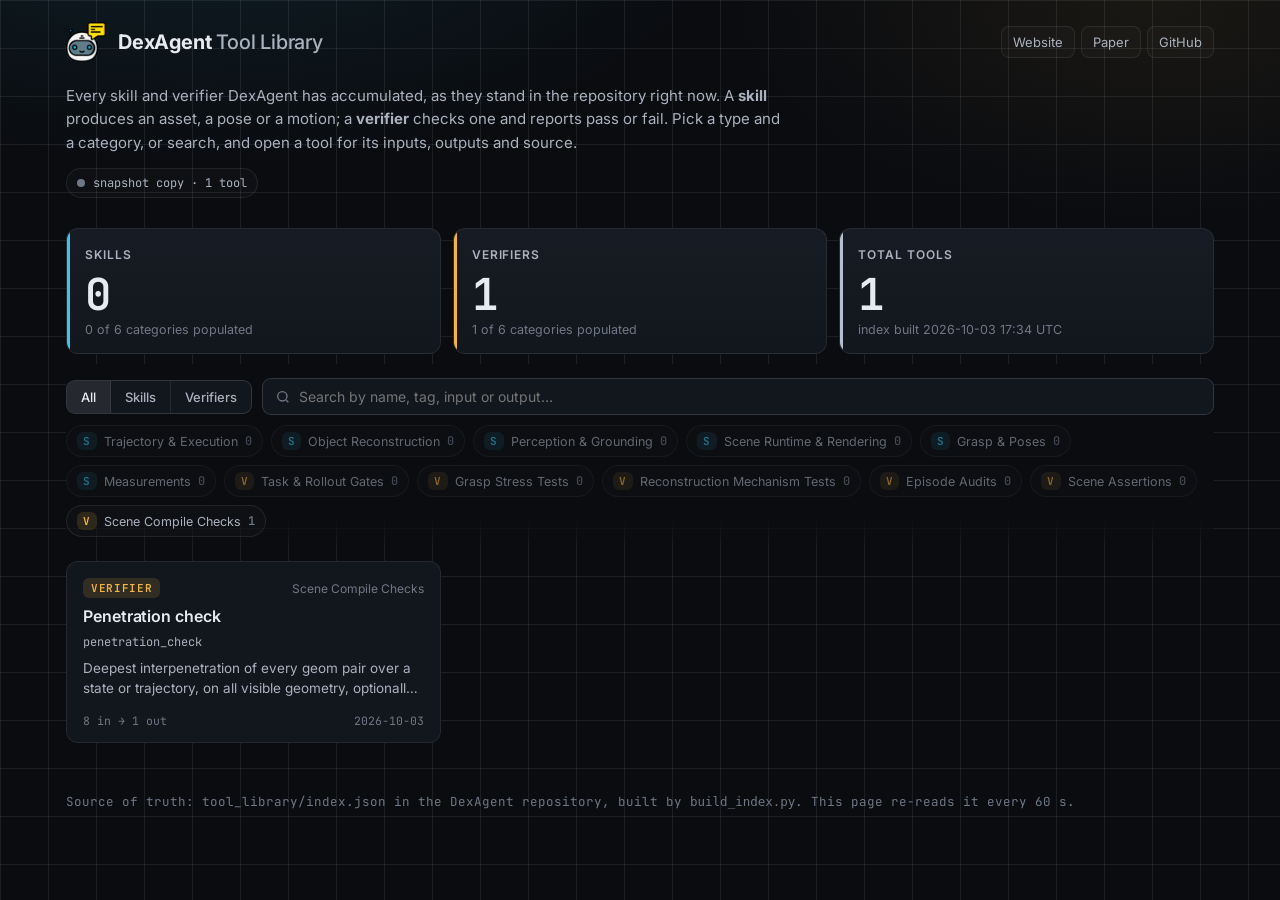
==== library/index.html @ 854fe004 "Add the tool library visualizer at /library/ Co-Authored-By: Claude Fable 5.1 <noreply@anthropic.com" ====
<!doctype html>
<html lang="en">
<head>
<meta charset="utf-8">
<meta name="viewport" content="width=device-width, initial-scale=1">
<title>DexAgent Tool Library</title>
<meta name="description" content="Live view of DexAgent's self-evolving tool library: every skill and verifier, by category, with inputs, outputs and source.">
<link rel="icon" href="https://dexagent1.github.io/static/icons/icon-32.png">
<link rel="preconnect" href="https://fonts.googleapis.com">
<link rel="preconnect" href="https://fonts.gstatic.com" crossorigin>
<link href="https://fonts.googleapis.com/css2?family=Inter:wght@400;500;600;700&family=JetBrains+Mono:wght@400;500;600&display=swap" rel="stylesheet">
<style>
:root{
  --bg:#0a0c10; --bg-2:#0f1217; --panel:#12161d; --panel-2:#171c24; --line:rgba(255,255,255,.08); --line-2:rgba(255,255,255,.14);
  --text:#e7eaf0; --text-2:#aab2bf; --muted:#6f7886;
  --skill:#38c6ec; --skill-dim:rgba(56,198,236,.14); --verifier:#f2b544; --verifier-dim:rgba(242,181,68,.14);
  --live:#3ddc84; --radius:12px; --mono:'JetBrains Mono',ui-monospace,SFMono-Regular,Menlo,monospace; --sans:'Inter',system-ui,-apple-system,'Segoe UI',Helvetica,Arial,sans-serif;
}
*{box-sizing:border-box}
html,body{margin:0;background:var(--bg);color:var(--text);font-family:var(--sans);-webkit-font-smoothing:antialiased}
body{min-height:100vh;background-image:
  radial-gradient(900px 420px at 15% -10%, rgba(56,198,236,.10), transparent 60%),
  radial-gradient(700px 360px at 90% 0%, rgba(242,181,68,.07), transparent 60%),
  linear-gradient(var(--line) 1px, transparent 1px), linear-gradient(90deg, var(--line) 1px, transparent 1px);
  background-size:auto,auto,48px 48px,48px 48px; background-attachment:fixed}
a{color:inherit;text-decoration:none}
.wrap{max-width:1180px;margin:0 auto;padding:0 16px}
/* header */
header{padding:22px 0 6px}
.top{display:flex;align-items:center;justify-content:space-between;gap:16px;flex-wrap:wrap}
.brand{display:flex;align-items:center;gap:12px}
.brand img{width:40px;height:40px}
.brand h1{font-size:20px;font-weight:700;margin:0;letter-spacing:-.01em}
.brand h1 span{color:var(--text-2);font-weight:500}
nav{display:flex;gap:6px;flex-wrap:wrap}
nav a{font-size:13px;color:var(--text-2);padding:7px 11px;border:1px solid var(--line);border-radius:8px;background:rgba(255,255,255,.02)}
nav a:hover{color:var(--text);border-color:var(--line-2)}
.lead{margin:22px 0 0;max-width:720px;color:var(--text-2);font-size:15px;line-height:1.55}
.status{display:inline-flex;align-items:center;gap:8px;margin-top:14px;font-family:var(--mono);font-size:12px;color:var(--text-2);padding:6px 10px;border:1px solid var(--line);border-radius:999px;background:rgba(255,255,255,.02)}
.dot{width:8px;height:8px;border-radius:50%;background:var(--muted);box-shadow:0 0 0 0 rgba(61,220,132,.5)}
.status.live .dot{background:var(--live);animation:pulse 2.2s infinite}
@keyframes pulse{0%{box-shadow:0 0 0 0 rgba(61,220,132,.45)}70%{box-shadow:0 0 0 8px rgba(61,220,132,0)}100%{box-shadow:0 0 0 0 rgba(61,220,132,0)}}
/* kpis */
.kpis{display:grid;grid-template-columns:repeat(3,1fr);gap:12px;margin:24px 0 8px}
.kpi{position:relative;background:linear-gradient(180deg,var(--panel-2),var(--panel));border:1px solid var(--line);border-radius:var(--radius);padding:18px 18px 16px;overflow:hidden}
.kpi::before{content:"";position:absolute;left:0;top:0;bottom:0;width:3px;background:var(--c,var(--text-2))}
.kpi .label{font-size:12px;letter-spacing:.08em;text-transform:uppercase;color:var(--text-2);font-weight:600}
.kpi .num{font-family:var(--mono);font-size:44px;font-weight:600;line-height:1.1;margin:8px 0 4px;color:var(--text);font-variant-numeric:tabular-nums}
.kpi .sub{font-size:12.5px;color:var(--muted)}
.kpi.skill{--c:var(--skill)} .kpi.verifier{--c:var(--verifier)} .kpi.total{--c:#b6bfcc}
/* controls */
.controls{position:sticky;top:0;z-index:5;background:linear-gradient(var(--bg) 85%,transparent);padding:14px 0 10px;margin-top:10px}
.row{display:flex;gap:10px;align-items:center;flex-wrap:wrap}
.seg{display:inline-flex;border:1px solid var(--line-2);border-radius:9px;overflow:hidden;background:var(--panel)}
.seg button{appearance:none;border:0;background:transparent;color:var(--text-2);font:inherit;font-size:13px;font-weight:500;padding:8px 14px;cursor:pointer;border-right:1px solid var(--line)}
.seg button:last-child{border-right:0}
.seg button.on{background:rgba(255,255,255,.08);color:var(--text)}
.search{flex:1;min-width:200px;display:flex;align-items:center;gap:8px;background:var(--panel);border:1px solid var(--line-2);border-radius:9px;padding:0 12px}
.search input{flex:1;background:transparent;border:0;outline:0;color:var(--text);font:inherit;font-size:14px;padding:9px 0}
.search svg{width:16px;height:16px;color:var(--muted);flex:none}
.chips{display:flex;gap:8px;flex-wrap:wrap;margin-top:10px}
.chip{appearance:none;border:1px solid var(--line);background:rgba(255,255,255,.02);color:var(--text-2);font:inherit;font-size:12.5px;padding:6px 10px;border-radius:999px;cursor:pointer;display:inline-flex;gap:7px;align-items:center}
.chip b{font-family:var(--mono);font-weight:500;color:var(--muted);font-size:12px}
.chip.on{border-color:var(--line-2);background:rgba(255,255,255,.09);color:var(--text)} .chip.on b{color:var(--text)}
.chip.zero{opacity:.55}
/* grid */
.grid{display:grid;grid-template-columns:repeat(auto-fill,minmax(300px,1fr));gap:12px;margin:14px 0 40px}
.card{position:relative;background:var(--panel);border:1px solid var(--line);border-radius:var(--radius);padding:16px 16px 14px;cursor:pointer;transition:border-color .15s,transform .15s,background .15s;display:flex;flex-direction:column;gap:8px;min-height:150px}
.card:hover{border-color:var(--line-2);background:var(--panel-2);transform:translateY(-1px)}
.card:focus-visible{outline:2px solid var(--skill);outline-offset:2px}
.badge{display:inline-flex;align-items:center;gap:6px;font-family:var(--mono);font-size:11px;letter-spacing:.06em;text-transform:uppercase;padding:3px 8px;border-radius:6px;font-weight:600}
.badge.skill{color:var(--skill);background:var(--skill-dim)} .badge.verifier{color:var(--verifier);background:var(--verifier-dim)}
.card .head{display:flex;justify-content:space-between;align-items:center;gap:8px}
.card .cat{font-size:12px;color:var(--muted)}
.card h3{margin:0;font-size:16px;font-weight:600;letter-spacing:-.005em}
.card .name{font-family:var(--mono);font-size:12px;color:var(--text-2)}
.card p{margin:0;font-size:13.5px;line-height:1.5;color:var(--text-2);display:-webkit-box;-webkit-line-clamp:2;-webkit-box-orient:vertical;overflow:hidden}
.card .foot{margin-top:auto;display:flex;justify-content:space-between;align-items:center;gap:8px;font-family:var(--mono);font-size:11.5px;color:var(--muted);padding-top:6px}
.tags{display:flex;gap:6px;flex-wrap:wrap}
.tag{font-size:11px;color:var(--text-2);border:1px solid var(--line);border-radius:6px;padding:2px 7px}
.empty{grid-column:1/-1;text-align:center;color:var(--muted);padding:48px 12px;border:1px dashed var(--line-2);border-radius:var(--radius);font-size:14px}
.empty b{display:block;color:var(--text-2);font-weight:600;margin-bottom:4px}
/* drawer */
.backdrop{position:fixed;inset:0;background:rgba(5,7,10,.6);backdrop-filter:blur(2px);opacity:0;pointer-events:none;transition:opacity .2s;z-index:20}
.drawer{position:fixed;top:0;right:0;bottom:0;width:min(560px,100vw);background:var(--bg-2);border-left:1px solid var(--line-2);transform:translateX(100%);transition:transform .25s cubic-bezier(.2,.7,.2,1);z-index:21;overflow-y:auto;padding:22px 22px 40px}
body.open .backdrop{opacity:1;pointer-events:auto} body.open .drawer{transform:none}
.drawer .close{position:absolute;top:14px;right:14px;appearance:none;border:1px solid var(--line);background:var(--panel);color:var(--text-2);width:34px;height:34px;border-radius:8px;cursor:pointer;font-size:18px;line-height:1}
.drawer h2{margin:10px 0 2px;font-size:22px;letter-spacing:-.01em}
.drawer .name{font-family:var(--mono);font-size:12.5px;color:var(--text-2)}
.drawer .meta{display:flex;gap:8px;flex-wrap:wrap;align-items:center;margin:8px 0 16px;font-size:12.5px;color:var(--muted)}
.drawer .summary{font-size:15px;line-height:1.55;color:var(--text);margin:0 0 14px}
.drawer p.desc{font-size:14px;line-height:1.6;color:var(--text-2);margin:0 0 18px}
.drawer h4{font-size:11.5px;letter-spacing:.09em;text-transform:uppercase;color:var(--muted);margin:18px 0 8px;font-weight:600}
table.io{width:100%;border-collapse:collapse;font-size:13px}
table.io td{padding:8px 8px;border-top:1px solid var(--line);vertical-align:top;line-height:1.45}
table.io tr:first-child td{border-top:0}
table.io td.n{font-family:var(--mono);font-size:12.5px;color:var(--text);width:24%;word-break:break-word}
table.io td.t{font-family:var(--mono);font-size:11.5px;color:var(--muted);width:26%;word-break:break-word}
table.io td.d{color:var(--text-2);width:50%}
.iobox{border:1px solid var(--line);border-radius:10px;overflow:hidden;background:var(--panel)}
.kv{display:grid;grid-template-columns:120px 1fr;gap:6px 12px;font-size:13px}
.kv dt{color:var(--muted)} .kv dd{margin:0;color:var(--text-2)}
pre.cli{position:relative;margin:0;background:#0b0e13;border:1px solid var(--line);border-radius:10px;padding:12px 44px 12px 14px;font-family:var(--mono);font-size:12.5px;color:var(--text);white-space:pre-wrap;word-break:break-word;line-height:1.5}
pre.cli button{position:absolute;top:8px;right:8px;appearance:none;border:1px solid var(--line);background:var(--panel);color:var(--text-2);font:inherit;font-size:11px;padding:4px 8px;border-radius:6px;cursor:pointer}
.src{display:inline-flex;align-items:center;gap:8px;margin-top:18px;font-size:13.5px;padding:9px 13px;border-radius:9px;border:1px solid var(--line-2);background:var(--panel);color:var(--text)}
.src:hover{border-color:rgba(255,255,255,.28)}
footer{color:var(--muted);font-size:12.5px;padding:10px 0 40px;font-family:var(--mono)}
@media (max-width:720px){.kpis{grid-template-columns:1fr 1fr}.kpi.total{grid-column:1/-1}.kpi .num{font-size:36px}.drawer{padding:18px 16px 32px}.kv{grid-template-columns:100px 1fr}}
@media (prefers-reduced-motion:reduce){*{animation:none!important;transition:none!important}}
</style>
</head>
<body>
<div class="wrap">
  <header>
    <div class="top">
      <a class="brand" href="https://dexagent1.github.io/">
        <img src="https://dexagent1.github.io/static/icons/icon-192.png" alt="">
        <h1>DexAgent <span>Tool Library</span></h1>
      </a>
      <nav>
        <a href="https://dexagent1.github.io/">Website</a>
        <a href="https://arxiv.org/abs/2609.35318">Paper</a>
        <a href="https://github.com/dexagent1/DexAgent/tree/main/tool_library">GitHub</a>
      </nav>
    </div>
    <p class="lead">Every skill and verifier DexAgent has accumulated, as they stand in the repository right now. A <b>skill</b> produces an asset, a pose or a motion; a <b>verifier</b> checks one and reports pass or fail. Pick a type and a category, or search, and open a tool for its inputs, outputs and source.</p>
    <div class="status" id="status"><span class="dot"></span><span id="statusText">loading index…</span></div>
  </header>

  <section class="kpis" aria-label="Totals">
    <div class="kpi skill"><div class="label">Skills</div><div class="num" id="nSkills">0</div><div class="sub" id="subSkills">&nbsp;</div></div>
    <div class="kpi verifier"><div class="label">Verifiers</div><div class="num" id="nVerifiers">0</div><div class="sub" id="subVerifiers">&nbsp;</div></div>
    <div class="kpi total"><div class="label">Total tools</div><div class="num" id="nTotal">0</div><div class="sub" id="subTotal">&nbsp;</div></div>
  </section>

  <section class="controls">
    <div class="row">
      <div class="seg" role="tablist" id="typeSeg">
        <button class="on" data-type="all">All</button>
        <button data-type="skill">Skills</button>
        <button data-type="verifier">Verifiers</button>
      </div>
      <label class="search"><svg viewBox="0 0 24 24" fill="none" stroke="currentColor" stroke-width="2"><circle cx="11" cy="11" r="7"/><path d="m20 20-3.5-3.5"/></svg><input id="q" type="search" placeholder="Search by name, tag, input or output…" autocomplete="off"></label>
    </div>
    <div class="chips" id="chips"></div>
  </section>

  <main class="grid" id="grid" aria-live="polite"></main>
  <footer>Source of truth: <a href="https://github.com/dexagent1/DexAgent/blob/main/tool_library/index.json">tool_library/index.json</a> in the DexAgent repository, built by <code>build_index.py</code>. This page re-reads it every 60 s.</footer>
</div>

<div class="backdrop" id="backdrop"></div>
<aside class="drawer" id="drawer" aria-label="Tool details"></aside>

<script>
const LIVE = 'https://raw.githubusercontent.com/dexagent1/DexAgent/main/tool_library/index.json';
const LOCAL = './index.json';
const CATS = {
  skill: ['Trajectory & Execution','Object Reconstruction','Perception & Grounding','Scene Runtime & Rendering','Grasp & Poses','Measurements'],
  verifier: ['Task & Rollout Gates','Grasp Stress Tests','Reconstruction Mechanism Tests','Episode Audits','Scene Assertions','Scene Compile Checks']
};
const state = { tools: [], type: 'all', cat: null, q: '', source: '', generated: '' };
const $ = id => document.getElementById(id);
const esc = s => String(s ?? '').replace(/[&<>"']/g, c => ({'&':'&amp;','<':'&lt;','>':'&gt;','"':'&quot;',"'":'&#39;'}[c]));

async function fetchIndex() {
  for (const [url, label] of [[LIVE, 'live'], [LOCAL, 'snapshot']]) {
    try {
      const r = await fetch(url + (label === 'live' ? '?t=' + Date.now() : ''), { cache: 'no-store' });
      if (!r.ok) continue;
      const data = await r.json();
      if (Array.isArray(data.tools)) return { data, label };
    } catch (e) { /* try the next source */ }
  }
  return null;
}

function countUp(el, to) {
  const from = +el.dataset.v || 0; if (from === to) { el.textContent = to; return; }
  const t0 = performance.now(), dur = 700;
  (function step(now) {
    const u = Math.min(1, (now - t0) / dur), e = 1 - Math.pow(1 - u, 3);
    el.textContent = Math.round(from + (to - from) * e);
    if (u < 1) requestAnimationFrame(step); else el.dataset.v = to;
  })(t0);
}

function fmtDate(iso) { if (!iso) return ''; const d = new Date(iso); return isNaN(d) ? iso : d.toISOString().replace('T', ' ').slice(0, 16) + ' UTC'; }

function render() {
  const tools = state.tools;
  const nS = tools.filter(t => t.type === 'skill').length, nV = tools.length - nS;
  countUp($('nSkills'), nS); countUp($('nVerifiers'), nV); countUp($('nTotal'), tools.length);
  const catsUsed = type => new Set(tools.filter(t => t.type === type).map(t => t.category)).size;
  $('subSkills').textContent = `${catsUsed('skill')} of ${CATS.skill.length} categories populated`;
  $('subVerifiers').textContent = `${catsUsed('verifier')} of ${CATS.verifier.length} categories populated`;
  $('subTotal').textContent = state.generated ? `index built ${fmtDate(state.generated)}` : '';
  const st = $('status'); st.classList.toggle('live', state.source === 'live');
  const n = `${tools.length} tool${tools.length === 1 ? '' : 's'}`;
  $('statusText').textContent = state.source === 'live'
    ? `live from github.com/dexagent1/DexAgent · ${n}`
    : state.source === 'snapshot' ? `snapshot copy · ${n}` : 'index unavailable';

  // category chips for the selected type
  const types = state.type === 'all' ? ['skill', 'verifier'] : [state.type];
  const chips = [];
  for (const ty of types) for (const c of CATS[ty]) {
    const n = tools.filter(t => t.type === ty && t.category === c).length;
    chips.push(`<button class="chip ${state.cat === c ? 'on' : ''} ${n ? '' : 'zero'}" data-cat="${esc(c)}"><span class="badge ${ty}" style="padding:2px 6px">${ty === 'skill' ? 'S' : 'V'}</span>${esc(c)}<b>${n}</b></button>`);
  }
  $('chips').innerHTML = chips.join('');
  $('chips').querySelectorAll('.chip').forEach(b => b.onclick = () => { state.cat = state.cat === b.dataset.cat ? null : b.dataset.cat; render(); });

  // cards
  const q = state.q.trim().toLowerCase();
  const hay = t => [t.name, t.title, t.summary, t.category, ...(t.tags || []), ...(t.inputs || []).map(i => i.name), ...(t.outputs || []).map(o => o.name)].join(' ').toLowerCase();
  const shown = tools.filter(t => (state.type === 'all' || t.type === state.type) && (!state.cat || t.category === state.cat) && (!q || hay(t).includes(q)));
  const order = t => (t.type === 'skill' ? 0 : 1) * 100 + CATS[t.type].indexOf(t.category);
  shown.sort((a, b) => order(a) - order(b) || a.title.localeCompare(b.title));
  $('grid').innerHTML = shown.length ? shown.map(t => `
    <article class="card" tabindex="0" data-name="${esc(t.name)}">
      <div class="head"><span class="badge ${t.type}">${t.type}</span><span class="cat">${esc(t.category)}</span></div>
      <h3>${esc(t.title)}</h3>
      <div class="name">${esc(t.name)}</div>
      <p>${esc(t.summary)}</p>
      <div class="foot"><span>${(t.inputs || []).length} in → ${(t.outputs || []).length} out</span><span>${esc(t.added || '')}</span></div>
    </article>`).join('')
    : `<div class="empty"><b>No tools here yet</b>${state.q ? 'Nothing matches the search.' : 'This category fills as DexAgent processes more demonstrations.'}</div>`;
  $('grid').querySelectorAll('.card').forEach(c => {
    c.onclick = () => openTool(c.dataset.name);
    c.onkeydown = e => { if (e.key === 'Enter' || e.key === ' ') { e.preventDefault(); openTool(c.dataset.name); } };
  });
}

function ioTable(rows) {
  if (!rows || !rows.length) return '<div class="iobox"><table class="io"><tr><td class="d">none</td></tr></table></div>';
  return `<div class="iobox"><table class="io">${rows.map(r => `<tr><td class="n">${esc(r.name)}</td><td class="t">${esc(r.type || '')}</td><td class="d">${esc(r.description || '')}</td></tr>`).join('')}</table></div>`;
}

function openTool(name) {
  const t = state.tools.find(x => x.name === name); if (!t) return;
  const kv = [['Category', t.category], ['Simulators', (t.simulators || []).join(', ')], ['Requirements', (t.requirements || []).join(', ')], ['Used in', (t.used_in || []).join(', ')], ['Entry point', t.entrypoint], ['Added', t.added]].filter(([, v]) => v);
  $('drawer').innerHTML = `
    <button class="close" aria-label="Close">×</button>
    <span class="badge ${t.type}">${t.type}</span>
    <h2>${esc(t.title)}</h2>
    <div class="name">${esc(t.file || t.name)}</div>
    <div class="meta">${(t.tags || []).map(x => `<span class="tag">${esc(x)}</span>`).join('')}</div>
    <p class="summary">${esc(t.summary)}</p>
    <p class="desc">${esc(t.description)}</p>
    <h4>Inputs</h4>${ioTable(t.inputs)}
    <h4>Outputs</h4>${ioTable(t.outputs)}
    <h4>Details</h4><dl class="kv">${kv.map(([k, v]) => `<dt>${esc(k)}</dt><dd>${esc(v)}</dd>`).join('')}</dl>
    ${t.cli ? `<h4>Command line</h4><pre class="cli"><button type="button" data-copy>copy</button>${esc(t.cli)}</pre>` : ''}
    ${t.url ? `<a class="src" href="${esc(t.url)}" target="_blank" rel="noopener">View source on GitHub ↗</a>` : ''}`;
  $('drawer').querySelector('.close').onclick = closeTool;
  const cp = $('drawer').querySelector('[data-copy]');
  if (cp) cp.onclick = () => { navigator.clipboard?.writeText(t.cli); cp.textContent = 'copied'; setTimeout(() => cp.textContent = 'copy', 1200); };
  document.body.classList.add('open'); $('drawer').scrollTop = 0;
  if (location.hash !== '#' + name) history.replaceState(null, '', '#' + name);
}
function closeTool() { document.body.classList.remove('open'); if (location.hash) history.replaceState(null, '', location.pathname + location.search); }

$('backdrop').onclick = closeTool;
document.addEventListener('keydown', e => { if (e.key === 'Escape') closeTool(); });
$('typeSeg').querySelectorAll('button').forEach(b => b.onclick = () => {
  state.type = b.dataset.type; $('typeSeg').querySelectorAll('button').forEach(x => x.classList.toggle('on', x === b));
  if (state.cat && state.type !== 'all' && !CATS[state.type].includes(state.cat)) state.cat = null; render();
});
$('q').oninput = e => { state.q = e.target.value; render(); };

async function load(first) {
  const got = await fetchIndex();
  if (!got) { if (first) { state.source = ''; render(); } return; }
  const sig = JSON.stringify(got.data.tools);
  if (first || sig !== load.sig || got.label !== state.source) {
    load.sig = sig; state.tools = got.data.tools; state.source = got.label; state.generated = got.data.generated || '';
    render();
    if (first && location.hash.length > 1) openTool(decodeURIComponent(location.hash.slice(1)));
  }
}
load(true);
setInterval(() => load(false), 60000);
</script>
</body>
</html>
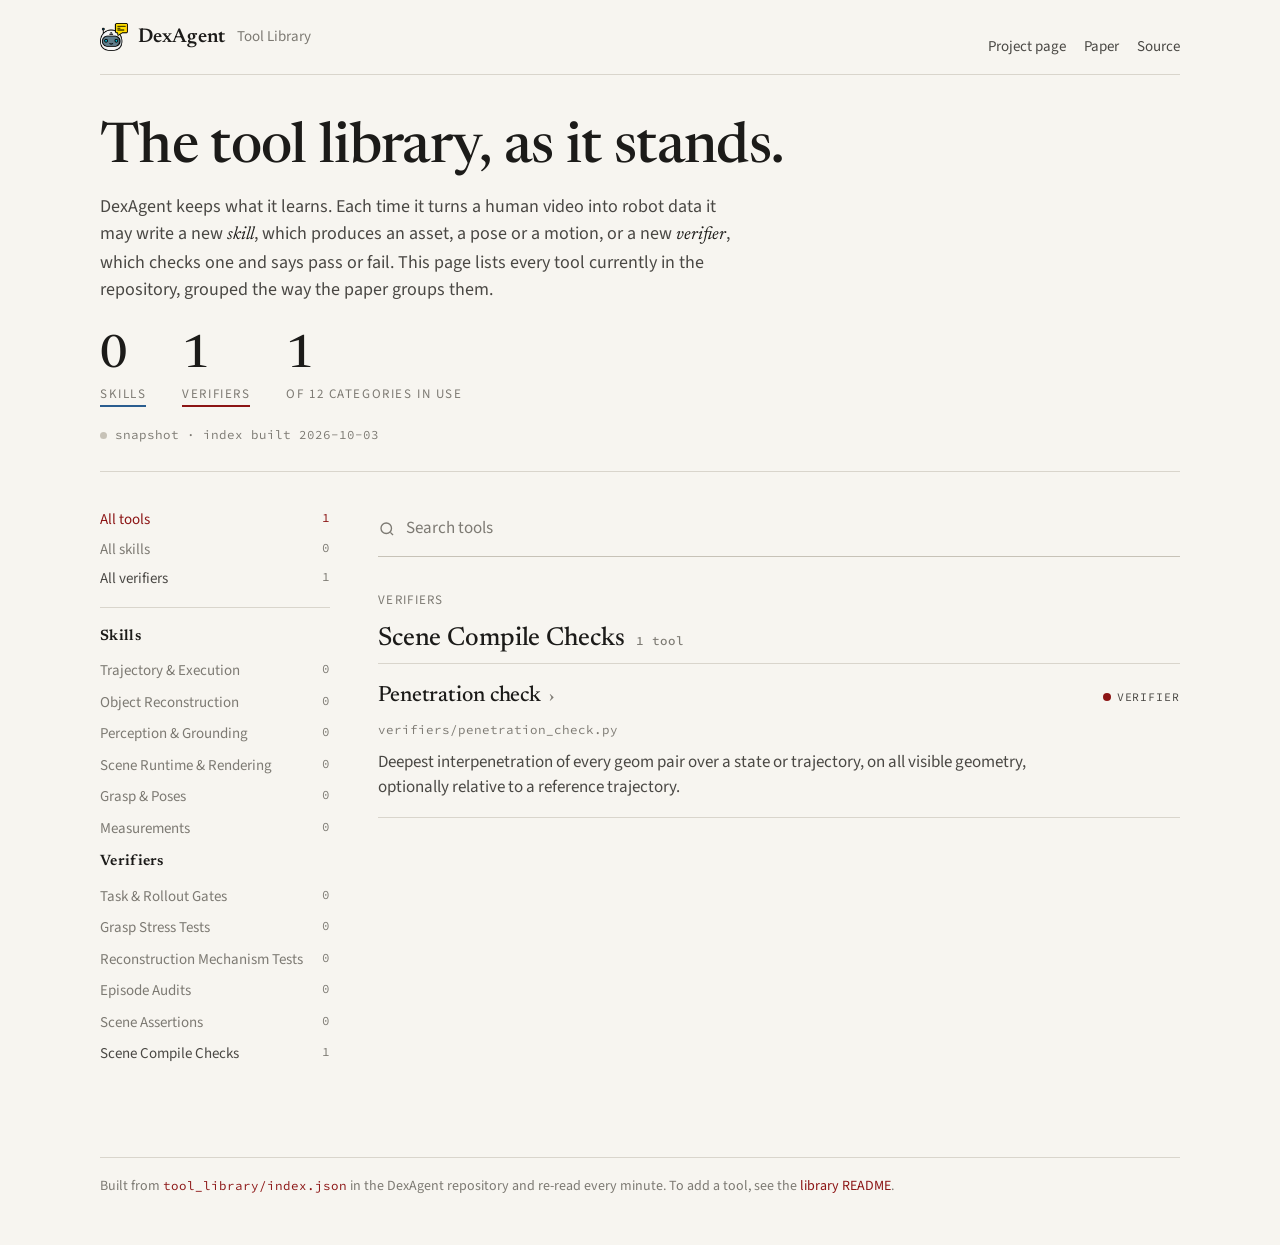
==== commit 65f6f28f: "Library visualizer: editorial layout with Newsreader and Source Sans Co-Authored-By: Claude Fable 5." ====
--- a/library/index.html
+++ b/library/index.html
@@ -4,153 +4,148 @@
 <meta charset="utf-8">
 <meta name="viewport" content="width=device-width, initial-scale=1">
 <title>DexAgent Tool Library</title>
-<meta name="description" content="Live view of DexAgent's self-evolving tool library: every skill and verifier, by category, with inputs, outputs and source.">
+<meta name="description" content="DexAgent's self-evolving tool library: every skill and verifier, by category, with inputs, outputs and source.">
 <link rel="icon" href="https://dexagent1.github.io/static/icons/icon-32.png">
 <link rel="preconnect" href="https://fonts.googleapis.com">
 <link rel="preconnect" href="https://fonts.gstatic.com" crossorigin>
-<link href="https://fonts.googleapis.com/css2?family=Inter:wght@400;500;600;700&family=JetBrains+Mono:wght@400;500;600&display=swap" rel="stylesheet">
+<link href="https://fonts.googleapis.com/css2?family=Newsreader:ital,opsz,wght@0,6..72,400;0,6..72,500;0,6..72,600;1,6..72,400&family=Source+Sans+3:ital,wght@0,400;0,600;1,400&family=Source+Code+Pro:wght@400;500&display=swap" rel="stylesheet">
 <style>
 :root{
-  --bg:#0a0c10; --bg-2:#0f1217; --panel:#12161d; --panel-2:#171c24; --line:rgba(255,255,255,.08); --line-2:rgba(255,255,255,.14);
-  --text:#e7eaf0; --text-2:#aab2bf; --muted:#6f7886;
-  --skill:#38c6ec; --skill-dim:rgba(56,198,236,.14); --verifier:#f2b544; --verifier-dim:rgba(242,181,68,.14);
-  --live:#3ddc84; --radius:12px; --mono:'JetBrains Mono',ui-monospace,SFMono-Regular,Menlo,monospace; --sans:'Inter',system-ui,-apple-system,'Segoe UI',Helvetica,Arial,sans-serif;
+  --paper:#f7f5f0; --paper-2:#efece5; --ink:#1c1b19; --ink-2:#4a4844; --ink-3:#7d7a73; --rule:#d9d5cc; --rule-2:#c7c2b7;
+  --accent:#8C1515; --accent-2:#b03a2e; --skill:#2a5d8f; --verifier:#8C1515; --ok:#2f6b3a;
+  --serif:'Newsreader',Georgia,'Times New Roman',serif; --sans:'Source Sans 3','Source Sans Pro',Helvetica,Arial,sans-serif; --mono:'Source Code Pro',Menlo,Consolas,monospace;
 }
 *{box-sizing:border-box}
-html,body{margin:0;background:var(--bg);color:var(--text);font-family:var(--sans);-webkit-font-smoothing:antialiased}
-body{min-height:100vh;background-image:
-  radial-gradient(900px 420px at 15% -10%, rgba(56,198,236,.10), transparent 60%),
-  radial-gradient(700px 360px at 90% 0%, rgba(242,181,68,.07), transparent 60%),
-  linear-gradient(var(--line) 1px, transparent 1px), linear-gradient(90deg, var(--line) 1px, transparent 1px);
-  background-size:auto,auto,48px 48px,48px 48px; background-attachment:fixed}
-a{color:inherit;text-decoration:none}
-.wrap{max-width:1180px;margin:0 auto;padding:0 16px}
-/* header */
-header{padding:22px 0 6px}
-.top{display:flex;align-items:center;justify-content:space-between;gap:16px;flex-wrap:wrap}
-.brand{display:flex;align-items:center;gap:12px}
-.brand img{width:40px;height:40px}
-.brand h1{font-size:20px;font-weight:700;margin:0;letter-spacing:-.01em}
-.brand h1 span{color:var(--text-2);font-weight:500}
-nav{display:flex;gap:6px;flex-wrap:wrap}
-nav a{font-size:13px;color:var(--text-2);padding:7px 11px;border:1px solid var(--line);border-radius:8px;background:rgba(255,255,255,.02)}
-nav a:hover{color:var(--text);border-color:var(--line-2)}
-.lead{margin:22px 0 0;max-width:720px;color:var(--text-2);font-size:15px;line-height:1.55}
-.status{display:inline-flex;align-items:center;gap:8px;margin-top:14px;font-family:var(--mono);font-size:12px;color:var(--text-2);padding:6px 10px;border:1px solid var(--line);border-radius:999px;background:rgba(255,255,255,.02)}
-.dot{width:8px;height:8px;border-radius:50%;background:var(--muted);box-shadow:0 0 0 0 rgba(61,220,132,.5)}
-.status.live .dot{background:var(--live);animation:pulse 2.2s infinite}
-@keyframes pulse{0%{box-shadow:0 0 0 0 rgba(61,220,132,.45)}70%{box-shadow:0 0 0 8px rgba(61,220,132,0)}100%{box-shadow:0 0 0 0 rgba(61,220,132,0)}}
-/* kpis */
-.kpis{display:grid;grid-template-columns:repeat(3,1fr);gap:12px;margin:24px 0 8px}
-.kpi{position:relative;background:linear-gradient(180deg,var(--panel-2),var(--panel));border:1px solid var(--line);border-radius:var(--radius);padding:18px 18px 16px;overflow:hidden}
-.kpi::before{content:"";position:absolute;left:0;top:0;bottom:0;width:3px;background:var(--c,var(--text-2))}
-.kpi .label{font-size:12px;letter-spacing:.08em;text-transform:uppercase;color:var(--text-2);font-weight:600}
-.kpi .num{font-family:var(--mono);font-size:44px;font-weight:600;line-height:1.1;margin:8px 0 4px;color:var(--text);font-variant-numeric:tabular-nums}
-.kpi .sub{font-size:12.5px;color:var(--muted)}
-.kpi.skill{--c:var(--skill)} .kpi.verifier{--c:var(--verifier)} .kpi.total{--c:#b6bfcc}
-/* controls */
-.controls{position:sticky;top:0;z-index:5;background:linear-gradient(var(--bg) 85%,transparent);padding:14px 0 10px;margin-top:10px}
-.row{display:flex;gap:10px;align-items:center;flex-wrap:wrap}
-.seg{display:inline-flex;border:1px solid var(--line-2);border-radius:9px;overflow:hidden;background:var(--panel)}
-.seg button{appearance:none;border:0;background:transparent;color:var(--text-2);font:inherit;font-size:13px;font-weight:500;padding:8px 14px;cursor:pointer;border-right:1px solid var(--line)}
-.seg button:last-child{border-right:0}
-.seg button.on{background:rgba(255,255,255,.08);color:var(--text)}
-.search{flex:1;min-width:200px;display:flex;align-items:center;gap:8px;background:var(--panel);border:1px solid var(--line-2);border-radius:9px;padding:0 12px}
-.search input{flex:1;background:transparent;border:0;outline:0;color:var(--text);font:inherit;font-size:14px;padding:9px 0}
-.search svg{width:16px;height:16px;color:var(--muted);flex:none}
-.chips{display:flex;gap:8px;flex-wrap:wrap;margin-top:10px}
-.chip{appearance:none;border:1px solid var(--line);background:rgba(255,255,255,.02);color:var(--text-2);font:inherit;font-size:12.5px;padding:6px 10px;border-radius:999px;cursor:pointer;display:inline-flex;gap:7px;align-items:center}
-.chip b{font-family:var(--mono);font-weight:500;color:var(--muted);font-size:12px}
-.chip.on{border-color:var(--line-2);background:rgba(255,255,255,.09);color:var(--text)} .chip.on b{color:var(--text)}
-.chip.zero{opacity:.55}
-/* grid */
-.grid{display:grid;grid-template-columns:repeat(auto-fill,minmax(300px,1fr));gap:12px;margin:14px 0 40px}
-.card{position:relative;background:var(--panel);border:1px solid var(--line);border-radius:var(--radius);padding:16px 16px 14px;cursor:pointer;transition:border-color .15s,transform .15s,background .15s;display:flex;flex-direction:column;gap:8px;min-height:150px}
-.card:hover{border-color:var(--line-2);background:var(--panel-2);transform:translateY(-1px)}
-.card:focus-visible{outline:2px solid var(--skill);outline-offset:2px}
-.badge{display:inline-flex;align-items:center;gap:6px;font-family:var(--mono);font-size:11px;letter-spacing:.06em;text-transform:uppercase;padding:3px 8px;border-radius:6px;font-weight:600}
-.badge.skill{color:var(--skill);background:var(--skill-dim)} .badge.verifier{color:var(--verifier);background:var(--verifier-dim)}
-.card .head{display:flex;justify-content:space-between;align-items:center;gap:8px}
-.card .cat{font-size:12px;color:var(--muted)}
-.card h3{margin:0;font-size:16px;font-weight:600;letter-spacing:-.005em}
-.card .name{font-family:var(--mono);font-size:12px;color:var(--text-2)}
-.card p{margin:0;font-size:13.5px;line-height:1.5;color:var(--text-2);display:-webkit-box;-webkit-line-clamp:2;-webkit-box-orient:vertical;overflow:hidden}
-.card .foot{margin-top:auto;display:flex;justify-content:space-between;align-items:center;gap:8px;font-family:var(--mono);font-size:11.5px;color:var(--muted);padding-top:6px}
-.tags{display:flex;gap:6px;flex-wrap:wrap}
-.tag{font-size:11px;color:var(--text-2);border:1px solid var(--line);border-radius:6px;padding:2px 7px}
-.empty{grid-column:1/-1;text-align:center;color:var(--muted);padding:48px 12px;border:1px dashed var(--line-2);border-radius:var(--radius);font-size:14px}
-.empty b{display:block;color:var(--text-2);font-weight:600;margin-bottom:4px}
-/* drawer */
-.backdrop{position:fixed;inset:0;background:rgba(5,7,10,.6);backdrop-filter:blur(2px);opacity:0;pointer-events:none;transition:opacity .2s;z-index:20}
-.drawer{position:fixed;top:0;right:0;bottom:0;width:min(560px,100vw);background:var(--bg-2);border-left:1px solid var(--line-2);transform:translateX(100%);transition:transform .25s cubic-bezier(.2,.7,.2,1);z-index:21;overflow-y:auto;padding:22px 22px 40px}
-body.open .backdrop{opacity:1;pointer-events:auto} body.open .drawer{transform:none}
-.drawer .close{position:absolute;top:14px;right:14px;appearance:none;border:1px solid var(--line);background:var(--panel);color:var(--text-2);width:34px;height:34px;border-radius:8px;cursor:pointer;font-size:18px;line-height:1}
-.drawer h2{margin:10px 0 2px;font-size:22px;letter-spacing:-.01em}
-.drawer .name{font-family:var(--mono);font-size:12.5px;color:var(--text-2)}
-.drawer .meta{display:flex;gap:8px;flex-wrap:wrap;align-items:center;margin:8px 0 16px;font-size:12.5px;color:var(--muted)}
-.drawer .summary{font-size:15px;line-height:1.55;color:var(--text);margin:0 0 14px}
-.drawer p.desc{font-size:14px;line-height:1.6;color:var(--text-2);margin:0 0 18px}
-.drawer h4{font-size:11.5px;letter-spacing:.09em;text-transform:uppercase;color:var(--muted);margin:18px 0 8px;font-weight:600}
-table.io{width:100%;border-collapse:collapse;font-size:13px}
-table.io td{padding:8px 8px;border-top:1px solid var(--line);vertical-align:top;line-height:1.45}
+html,body{margin:0;background:var(--paper);color:var(--ink);font-family:var(--sans);font-size:17px;line-height:1.5}
+a{color:var(--accent);text-decoration:none}
+a:hover{text-decoration:underline;text-underline-offset:3px}
+.page{max-width:1120px;margin:0 auto;padding:0 20px}
+/* masthead */
+.mast{display:flex;align-items:baseline;justify-content:space-between;gap:16px;padding:22px 0 14px;border-bottom:1px solid var(--rule);flex-wrap:wrap}
+.mast .site{display:flex;align-items:center;gap:10px;color:var(--ink)}
+.mast .site img{width:28px;height:28px}
+.mast .site b{font-family:var(--serif);font-weight:600;font-size:20px;letter-spacing:.005em}
+.mast .site span{color:var(--ink-3);font-size:15px;margin-left:2px}
+.mast nav a{color:var(--ink-2);font-size:15px;margin-left:18px}
+.hero{padding:44px 0 26px;border-bottom:1px solid var(--rule)}
+.hero h1{font-family:var(--serif);font-weight:500;font-size:clamp(38px,5.2vw,56px);line-height:1.08;letter-spacing:-.012em;margin:0 0 14px}
+.hero p{max-width:640px;margin:0;font-size:18px;color:var(--ink-2)}
+.hero p i{font-family:var(--serif);font-style:italic;color:var(--ink)}
+.figures{display:flex;gap:36px;flex-wrap:wrap;margin-top:30px}
+.fig .n{font-family:var(--serif);font-size:46px;font-weight:500;line-height:1;letter-spacing:-.02em;font-variant-numeric:tabular-nums oldstyle-nums}
+.fig .l{font-size:13px;letter-spacing:.12em;text-transform:uppercase;color:var(--ink-3);margin-top:6px}
+.fig .l u{text-decoration:none;border-bottom:2px solid var(--skill);padding-bottom:2px}
+.fig.verifier .l u{border-color:var(--verifier)}
+.live{margin-top:22px;font-family:var(--mono);font-size:12.5px;color:var(--ink-3);display:flex;align-items:center;gap:8px}
+.live .dot{width:7px;height:7px;border-radius:50%;background:var(--rule-2)}
+.live.on .dot{background:var(--ok)}
+/* body */
+.body{display:grid;grid-template-columns:230px 1fr;gap:48px;padding:34px 0 80px}
+.toc{position:sticky;top:20px;align-self:start;font-size:15px}
+.toc h4{font-family:var(--serif);font-weight:600;font-size:15px;letter-spacing:.02em;margin:0 0 8px;color:var(--ink)}
+.toc h4 + h4{margin-top:22px}
+.toc ul{list-style:none;margin:0 0 6px;padding:0}
+.toc li{display:flex;justify-content:space-between;gap:10px;padding:4px 0;color:var(--ink-2);cursor:pointer;border-bottom:1px dotted transparent}
+.toc li:hover{color:var(--ink)}
+.toc li.on{color:var(--accent)}
+.toc li.zero{color:var(--ink-3)}
+.toc li b{font-family:var(--mono);font-weight:400;font-size:12.5px;color:var(--ink-3)}
+.toc li.on b{color:var(--accent)}
+.toc .all{margin:0 0 18px;padding-bottom:12px;border-bottom:1px solid var(--rule)}
+.toc .all li{padding:3px 0}
+.main{min-width:0}
+.find{display:flex;align-items:center;gap:10px;border-bottom:1px solid var(--rule-2);padding:6px 0 10px;margin-bottom:8px}
+.find input{flex:1;border:0;background:transparent;font:inherit;font-size:17px;color:var(--ink);outline:0;padding:4px 0}
+.find input::placeholder{color:var(--ink-3)}
+.find svg{width:18px;height:18px;color:var(--ink-3);flex:none}
+.find .count{font-family:var(--mono);font-size:12.5px;color:var(--ink-3);white-space:nowrap}
+.section{padding:26px 0 8px}
+.section h2{font-family:var(--serif);font-weight:500;font-size:26px;letter-spacing:-.005em;margin:0 0 4px;display:flex;align-items:baseline;gap:12px}
+.section h2 small{font-family:var(--mono);font-size:12.5px;color:var(--ink-3);letter-spacing:0}
+.section .kind{font-size:13px;letter-spacing:.1em;text-transform:uppercase;color:var(--ink-3);margin-bottom:10px}
+.tool{border-top:1px solid var(--rule);padding:16px 0 16px}
+.tool:last-child{border-bottom:1px solid var(--rule)}
+.tool .row{display:grid;grid-template-columns:1fr auto;gap:8px 20px;cursor:pointer;align-items:baseline}
+.tool .row:focus-visible{outline:2px solid var(--accent);outline-offset:4px}
+.tool h3{font-family:var(--serif);font-weight:500;font-size:22px;margin:0;letter-spacing:-.005em}
+.tool h3 .arrow{display:inline-block;margin-left:8px;color:var(--ink-3);font-size:16px;transition:transform .18s}
+.tool.open h3 .arrow{transform:rotate(90deg)}
+.tool .id{font-family:var(--mono);font-size:12.5px;color:var(--ink-3)}
+.tool .sum{grid-column:1/-1;margin:2px 0 0;color:var(--ink-2);max-width:720px}
+.type{font-family:var(--mono);font-size:11.5px;letter-spacing:.08em;text-transform:uppercase;color:var(--ink-2);display:inline-flex;align-items:center;gap:6px;white-space:nowrap}
+.type::before{content:"";width:8px;height:8px;border-radius:50%;background:var(--skill);display:inline-block}
+.type.verifier::before{background:var(--verifier)}
+.detail{display:none;margin-top:16px;max-width:760px}
+.tool.open .detail{display:block}
+.detail p{margin:0 0 16px;color:var(--ink-2)}
+.detail h4{font-family:var(--serif);font-weight:600;font-size:16px;margin:20px 0 8px;color:var(--ink)}
+table.io{width:100%;border-collapse:collapse;font-size:15px}
+table.io td{padding:7px 10px 7px 0;vertical-align:top;border-top:1px solid var(--rule);line-height:1.4}
 table.io tr:first-child td{border-top:0}
-table.io td.n{font-family:var(--mono);font-size:12.5px;color:var(--text);width:24%;word-break:break-word}
-table.io td.t{font-family:var(--mono);font-size:11.5px;color:var(--muted);width:26%;word-break:break-word}
-table.io td.d{color:var(--text-2);width:50%}
-.iobox{border:1px solid var(--line);border-radius:10px;overflow:hidden;background:var(--panel)}
-.kv{display:grid;grid-template-columns:120px 1fr;gap:6px 12px;font-size:13px}
-.kv dt{color:var(--muted)} .kv dd{margin:0;color:var(--text-2)}
-pre.cli{position:relative;margin:0;background:#0b0e13;border:1px solid var(--line);border-radius:10px;padding:12px 44px 12px 14px;font-family:var(--mono);font-size:12.5px;color:var(--text);white-space:pre-wrap;word-break:break-word;line-height:1.5}
-pre.cli button{position:absolute;top:8px;right:8px;appearance:none;border:1px solid var(--line);background:var(--panel);color:var(--text-2);font:inherit;font-size:11px;padding:4px 8px;border-radius:6px;cursor:pointer}
-.src{display:inline-flex;align-items:center;gap:8px;margin-top:18px;font-size:13.5px;padding:9px 13px;border-radius:9px;border:1px solid var(--line-2);background:var(--panel);color:var(--text)}
-.src:hover{border-color:rgba(255,255,255,.28)}
-footer{color:var(--muted);font-size:12.5px;padding:10px 0 40px;font-family:var(--mono)}
-@media (max-width:720px){.kpis{grid-template-columns:1fr 1fr}.kpi.total{grid-column:1/-1}.kpi .num{font-size:36px}.drawer{padding:18px 16px 32px}.kv{grid-template-columns:100px 1fr}}
-@media (prefers-reduced-motion:reduce){*{animation:none!important;transition:none!important}}
+table.io td.n{font-family:var(--mono);font-size:13.5px;color:var(--ink);width:22%}
+table.io td.t{font-family:var(--mono);font-size:12.5px;color:var(--ink-3);width:28%;word-break:break-word}
+table.io td.d{color:var(--ink-2)}
+.facts{display:grid;grid-template-columns:130px 1fr;gap:5px 14px;font-size:15px;margin:0}
+.facts dt{color:var(--ink-3)} .facts dd{margin:0;color:var(--ink-2)}
+.tags{display:inline-flex;gap:6px;flex-wrap:wrap}
+.tags span{font-family:var(--mono);font-size:12px;color:var(--ink-2);background:var(--paper-2);border-radius:4px;padding:2px 7px}
+pre.cli{position:relative;margin:0;background:var(--paper-2);border:1px solid var(--rule);border-radius:6px;padding:12px 70px 12px 14px;font-family:var(--mono);font-size:13px;color:var(--ink);white-space:pre-wrap;word-break:break-word;line-height:1.5}
+pre.cli button{position:absolute;top:8px;right:8px;appearance:none;border:1px solid var(--rule-2);background:var(--paper);color:var(--ink-2);font:inherit;font-size:12px;padding:3px 9px;border-radius:4px;cursor:pointer}
+.src{display:inline-block;margin-top:18px;font-size:15px}
+.none{color:var(--ink-3);padding:40px 0;border-top:1px solid var(--rule);border-bottom:1px solid var(--rule);font-style:italic;font-family:var(--serif);font-size:19px}
+footer{border-top:1px solid var(--rule);padding:18px 0 48px;color:var(--ink-3);font-size:14px}
+footer code{font-family:var(--mono);font-size:12.5px}
+@media (max-width:860px){
+  .body{grid-template-columns:1fr;gap:18px;padding-top:22px}
+  .toc{position:static;border-bottom:1px solid var(--rule);padding-bottom:14px}
+  .toc ul{display:flex;flex-wrap:wrap;gap:4px 16px}
+  .toc li{padding:2px 0}
+  .toc .all{border:0;padding:0;margin:0 0 8px}
+  .hero{padding:30px 0 22px}
+  .figures{gap:24px}
+  .fig .n{font-size:38px}
+  .tool .row{grid-template-columns:1fr}
+}
+@media (max-width:600px){
+  table.io,table.io tbody,table.io tr,table.io td{display:block;width:auto}
+  table.io tr{border-top:1px solid var(--rule);padding:8px 0}
+  table.io tr:first-child{border-top:0}
+  table.io td{border:0;padding:1px 0}
+  table.io td.n{display:inline;padding-right:10px}
+  table.io td.t{display:inline}
+  .facts{grid-template-columns:96px 1fr}
+}
+@media (prefers-reduced-motion:reduce){*{transition:none!important}}
 </style>
 </head>
 <body>
-<div class="wrap">
-  <header>
-    <div class="top">
-      <a class="brand" href="https://dexagent1.github.io/">
-        <img src="https://dexagent1.github.io/static/icons/icon-192.png" alt="">
-        <h1>DexAgent <span>Tool Library</span></h1>
-      </a>
-      <nav>
-        <a href="https://dexagent1.github.io/">Website</a>
-        <a href="https://arxiv.org/abs/2609.35318">Paper</a>
-        <a href="https://github.com/dexagent1/DexAgent/tree/main/tool_library">GitHub</a>
-      </nav>
+<div class="page">
+  <div class="mast">
+    <a class="site" href="https://dexagent1.github.io/"><img src="https://dexagent1.github.io/static/icons/icon-192.png" alt=""><b>DexAgent</b><span>Tool Library</span></a>
+    <nav><a href="https://dexagent1.github.io/">Project page</a><a href="https://arxiv.org/abs/2609.35318">Paper</a><a href="https://github.com/dexagent1/DexAgent/tree/main/tool_library">Source</a></nav>
+  </div>
+
+  <section class="hero">
+    <h1>The tool library, as it stands.</h1>
+    <p>DexAgent keeps what it learns. Each time it turns a human video into robot data it may write a new <i>skill</i>, which produces an asset, a pose or a motion, or a new <i>verifier</i>, which checks one and says pass or fail. This page lists every tool currently in the repository, grouped the way the paper groups them.</p>
+    <div class="figures">
+      <div class="fig skill"><div class="n" id="nSkills">0</div><div class="l"><u>Skills</u></div></div>
+      <div class="fig verifier"><div class="n" id="nVerifiers">0</div><div class="l"><u>Verifiers</u></div></div>
+      <div class="fig"><div class="n" id="nCats">0</div><div class="l">of 12 categories in use</div></div>
     </div>
-    <p class="lead">Every skill and verifier DexAgent has accumulated, as they stand in the repository right now. A <b>skill</b> produces an asset, a pose or a motion; a <b>verifier</b> checks one and reports pass or fail. Pick a type and a category, or search, and open a tool for its inputs, outputs and source.</p>
-    <div class="status" id="status"><span class="dot"></span><span id="statusText">loading index…</span></div>
-  </header>
-
-  <section class="kpis" aria-label="Totals">
-    <div class="kpi skill"><div class="label">Skills</div><div class="num" id="nSkills">0</div><div class="sub" id="subSkills">&nbsp;</div></div>
-    <div class="kpi verifier"><div class="label">Verifiers</div><div class="num" id="nVerifiers">0</div><div class="sub" id="subVerifiers">&nbsp;</div></div>
-    <div class="kpi total"><div class="label">Total tools</div><div class="num" id="nTotal">0</div><div class="sub" id="subTotal">&nbsp;</div></div>
+    <div class="live" id="live"><span class="dot"></span><span id="liveText">reading the index…</span></div>
   </section>
 
-  <section class="controls">
-    <div class="row">
-      <div class="seg" role="tablist" id="typeSeg">
-        <button class="on" data-type="all">All</button>
-        <button data-type="skill">Skills</button>
-        <button data-type="verifier">Verifiers</button>
-      </div>
-      <label class="search"><svg viewBox="0 0 24 24" fill="none" stroke="currentColor" stroke-width="2"><circle cx="11" cy="11" r="7"/><path d="m20 20-3.5-3.5"/></svg><input id="q" type="search" placeholder="Search by name, tag, input or output…" autocomplete="off"></label>
-    </div>
-    <div class="chips" id="chips"></div>
-  </section>
-
-  <main class="grid" id="grid" aria-live="polite"></main>
-  <footer>Source of truth: <a href="https://github.com/dexagent1/DexAgent/blob/main/tool_library/index.json">tool_library/index.json</a> in the DexAgent repository, built by <code>build_index.py</code>. This page re-reads it every 60 s.</footer>
+  <div class="body">
+    <aside class="toc" id="toc"></aside>
+    <main class="main">
+      <label class="find"><svg viewBox="0 0 24 24" fill="none" stroke="currentColor" stroke-width="1.8"><circle cx="11" cy="11" r="7"/><path d="m20 20-3.5-3.5"/></svg><input id="q" type="search" placeholder="Search tools" autocomplete="off"><span class="count" id="shownCount"></span></label>
+      <div id="sections"></div>
+    </main>
+  </div>
+
+  <footer>Built from <a href="https://github.com/dexagent1/DexAgent/blob/main/tool_library/index.json"><code>tool_library/index.json</code></a> in the DexAgent repository and re-read every minute. To add a tool, see the <a href="https://github.com/dexagent1/DexAgent/tree/main/tool_library">library README</a>.</footer>
 </div>
-
-<div class="backdrop" id="backdrop"></div>
-<aside class="drawer" id="drawer" aria-label="Tool details"></aside>
 
 <script>
 const LIVE = 'https://raw.githubusercontent.com/dexagent1/DexAgent/main/tool_library/index.json';
@@ -159,9 +154,10 @@
   skill: ['Trajectory & Execution','Object Reconstruction','Perception & Grounding','Scene Runtime & Rendering','Grasp & Poses','Measurements'],
   verifier: ['Task & Rollout Gates','Grasp Stress Tests','Reconstruction Mechanism Tests','Episode Audits','Scene Assertions','Scene Compile Checks']
 };
-const state = { tools: [], type: 'all', cat: null, q: '', source: '', generated: '' };
+const state = { tools: [], filter: 'all', q: '', source: '', generated: '', open: null };
 const $ = id => document.getElementById(id);
 const esc = s => String(s ?? '').replace(/[&<>"']/g, c => ({'&':'&amp;','<':'&lt;','>':'&gt;','"':'&quot;',"'":'&#39;'}[c]));
+const plural = (n, w) => `${n} ${w}${n === 1 ? '' : 's'}`;
 
 async function fetchIndex() {
   for (const [url, label] of [[LIVE, 'live'], [LOCAL, 'snapshot']]) {
@@ -170,113 +166,102 @@
       if (!r.ok) continue;
       const data = await r.json();
       if (Array.isArray(data.tools)) return { data, label };
-    } catch (e) { /* try the next source */ }
+    } catch (e) { /* next source */ }
   }
   return null;
 }
-
-function countUp(el, to) {
-  const from = +el.dataset.v || 0; if (from === to) { el.textContent = to; return; }
-  const t0 = performance.now(), dur = 700;
-  (function step(now) {
-    const u = Math.min(1, (now - t0) / dur), e = 1 - Math.pow(1 - u, 3);
-    el.textContent = Math.round(from + (to - from) * e);
-    if (u < 1) requestAnimationFrame(step); else el.dataset.v = to;
-  })(t0);
-}
-
-function fmtDate(iso) { if (!iso) return ''; const d = new Date(iso); return isNaN(d) ? iso : d.toISOString().replace('T', ' ').slice(0, 16) + ' UTC'; }
+function fmtDate(iso) { const d = new Date(iso); return isNaN(d) ? (iso || '') : d.toISOString().slice(0, 10); }
+
+function visible() {
+  const q = state.q.trim().toLowerCase();
+  const hay = t => [t.name, t.title, t.summary, t.description, t.category, ...(t.tags || []), ...(t.inputs || []).map(i => i.name), ...(t.outputs || []).map(o => o.name)].join(' ').toLowerCase();
+  return state.tools.filter(t => {
+    if (state.filter === 'skill' || state.filter === 'verifier') { if (t.type !== state.filter) return false; }
+    else if (state.filter !== 'all' && t.category !== state.filter) return false;
+    return !q || hay(t).includes(q);
+  });
+}
+
+function renderToc() {
+  const n = (ty, c) => state.tools.filter(t => t.type === ty && (!c || t.category === c)).length;
+  const li = (key, label, count, cls = '') => `<li class="${state.filter === key ? 'on' : ''} ${cls} ${count ? '' : 'zero'}" data-f="${esc(key)}"><span>${esc(label)}</span><b>${count}</b></li>`;
+  $('toc').innerHTML = `
+    <ul class="all">${li('all', 'All tools', state.tools.length)}${li('skill', 'All skills', n('skill'))}${li('verifier', 'All verifiers', n('verifier'))}</ul>
+    <h4>Skills</h4><ul>${CATS.skill.map(c => li(c, c, n('skill', c))).join('')}</ul>
+    <h4>Verifiers</h4><ul>${CATS.verifier.map(c => li(c, c, n('verifier', c))).join('')}</ul>`;
+  $('toc').querySelectorAll('li').forEach(el => el.onclick = () => { state.filter = el.dataset.f; render(); });
+}
+
+function ioTable(rows) {
+  if (!rows || !rows.length) return '<p>none</p>';
+  return `<table class="io">${rows.map(r => `<tr><td class="n">${esc(r.name)}</td><td class="t">${esc(r.type || '')}</td><td class="d">${esc(r.description || '')}</td></tr>`).join('')}</table>`;
+}
+function detail(t) {
+  const facts = [['Category', t.category], ['Simulators', (t.simulators || []).join(', ')], ['Requires', (t.requirements || []).join(', ')], ['Used in', (t.used_in || []).join(', ')], ['Entry point', t.entrypoint], ['Added', t.added]].filter(([, v]) => v);
+  return `<div class="detail">
+    <p>${esc(t.description)}</p>
+    <h4>Inputs</h4>${ioTable(t.inputs)}
+    <h4>Outputs</h4>${ioTable(t.outputs)}
+    <h4>Details</h4><dl class="facts">${facts.map(([k, v]) => `<dt>${esc(k)}</dt><dd>${esc(v)}</dd>`).join('')}${(t.tags || []).length ? `<dt>Tags</dt><dd><span class="tags">${t.tags.map(x => `<span>${esc(x)}</span>`).join('')}</span></dd>` : ''}</dl>
+    ${t.cli ? `<h4>Command line</h4><pre class="cli"><button type="button" data-copy>copy</button>${esc(t.cli)}</pre>` : ''}
+    ${t.url ? `<a class="src" href="${esc(t.url)}" target="_blank" rel="noopener">Read the source on GitHub →</a>` : ''}
+  </div>`;
+}
 
 function render() {
   const tools = state.tools;
   const nS = tools.filter(t => t.type === 'skill').length, nV = tools.length - nS;
-  countUp($('nSkills'), nS); countUp($('nVerifiers'), nV); countUp($('nTotal'), tools.length);
-  const catsUsed = type => new Set(tools.filter(t => t.type === type).map(t => t.category)).size;
-  $('subSkills').textContent = `${catsUsed('skill')} of ${CATS.skill.length} categories populated`;
-  $('subVerifiers').textContent = `${catsUsed('verifier')} of ${CATS.verifier.length} categories populated`;
-  $('subTotal').textContent = state.generated ? `index built ${fmtDate(state.generated)}` : '';
-  const st = $('status'); st.classList.toggle('live', state.source === 'live');
-  const n = `${tools.length} tool${tools.length === 1 ? '' : 's'}`;
-  $('statusText').textContent = state.source === 'live'
-    ? `live from github.com/dexagent1/DexAgent · ${n}`
-    : state.source === 'snapshot' ? `snapshot copy · ${n}` : 'index unavailable';
-
-  // category chips for the selected type
-  const types = state.type === 'all' ? ['skill', 'verifier'] : [state.type];
-  const chips = [];
-  for (const ty of types) for (const c of CATS[ty]) {
-    const n = tools.filter(t => t.type === ty && t.category === c).length;
-    chips.push(`<button class="chip ${state.cat === c ? 'on' : ''} ${n ? '' : 'zero'}" data-cat="${esc(c)}"><span class="badge ${ty}" style="padding:2px 6px">${ty === 'skill' ? 'S' : 'V'}</span>${esc(c)}<b>${n}</b></button>`);
+  $('nSkills').textContent = nS; $('nVerifiers').textContent = nV;
+  $('nCats').textContent = new Set(tools.map(t => t.type + '/' + t.category)).size;
+  $('live').classList.toggle('on', state.source === 'live');
+  $('liveText').textContent = state.source === 'live'
+    ? `live from the repository · index built ${fmtDate(state.generated)}`
+    : state.source === 'snapshot' ? `snapshot · index built ${fmtDate(state.generated)}` : 'the index could not be read';
+  renderToc();
+
+  const shown = visible();
+  $('shownCount').textContent = shown.length === tools.length ? '' : `${shown.length} of ${tools.length}`;
+  const groups = [];
+  for (const ty of ['skill', 'verifier']) for (const c of CATS[ty]) {
+    const items = shown.filter(t => t.type === ty && t.category === c).sort((a, b) => a.title.localeCompare(b.title));
+    if (items.length) groups.push({ ty, c, items });
   }
-  $('chips').innerHTML = chips.join('');
-  $('chips').querySelectorAll('.chip').forEach(b => b.onclick = () => { state.cat = state.cat === b.dataset.cat ? null : b.dataset.cat; render(); });
-
-  // cards
-  const q = state.q.trim().toLowerCase();
-  const hay = t => [t.name, t.title, t.summary, t.category, ...(t.tags || []), ...(t.inputs || []).map(i => i.name), ...(t.outputs || []).map(o => o.name)].join(' ').toLowerCase();
-  const shown = tools.filter(t => (state.type === 'all' || t.type === state.type) && (!state.cat || t.category === state.cat) && (!q || hay(t).includes(q)));
-  const order = t => (t.type === 'skill' ? 0 : 1) * 100 + CATS[t.type].indexOf(t.category);
-  shown.sort((a, b) => order(a) - order(b) || a.title.localeCompare(b.title));
-  $('grid').innerHTML = shown.length ? shown.map(t => `
-    <article class="card" tabindex="0" data-name="${esc(t.name)}">
-      <div class="head"><span class="badge ${t.type}">${t.type}</span><span class="cat">${esc(t.category)}</span></div>
-      <h3>${esc(t.title)}</h3>
-      <div class="name">${esc(t.name)}</div>
-      <p>${esc(t.summary)}</p>
-      <div class="foot"><span>${(t.inputs || []).length} in → ${(t.outputs || []).length} out</span><span>${esc(t.added || '')}</span></div>
-    </article>`).join('')
-    : `<div class="empty"><b>No tools here yet</b>${state.q ? 'Nothing matches the search.' : 'This category fills as DexAgent processes more demonstrations.'}</div>`;
-  $('grid').querySelectorAll('.card').forEach(c => {
-    c.onclick = () => openTool(c.dataset.name);
-    c.onkeydown = e => { if (e.key === 'Enter' || e.key === ' ') { e.preventDefault(); openTool(c.dataset.name); } };
+  $('sections').innerHTML = groups.length ? groups.map(g => `
+    <section class="section">
+      <div class="kind">${g.ty}s</div>
+      <h2>${esc(g.c)} <small>${plural(g.items.length, 'tool')}</small></h2>
+      ${g.items.map(t => `
+        <article class="tool ${state.open === t.name ? 'open' : ''}" id="${esc(t.name)}">
+          <div class="row" tabindex="0" data-name="${esc(t.name)}">
+            <h3>${esc(t.title)}<span class="arrow">›</span></h3>
+            <span class="type ${t.type}">${t.type}</span>
+            <div class="id">${esc(t.file || t.name)}</div>
+            <p class="sum">${esc(t.summary)}</p>
+          </div>
+          ${detail(t)}
+        </article>`).join('')}
+    </section>`).join('')
+    : `<div class="none">${state.q ? 'Nothing matches that search.' : 'No tools in this category yet. It fills as DexAgent processes more demonstrations.'}</div>`;
+  $('sections').querySelectorAll('.row').forEach(r => {
+    const go = () => { state.open = state.open === r.dataset.name ? null : r.dataset.name; history.replaceState(null, '', state.open ? '#' + state.open : location.pathname); render(); };
+    r.onclick = go; r.onkeydown = e => { if (e.key === 'Enter' || e.key === ' ') { e.preventDefault(); go(); } };
   });
-}
-
-function ioTable(rows) {
-  if (!rows || !rows.length) return '<div class="iobox"><table class="io"><tr><td class="d">none</td></tr></table></div>';
-  return `<div class="iobox"><table class="io">${rows.map(r => `<tr><td class="n">${esc(r.name)}</td><td class="t">${esc(r.type || '')}</td><td class="d">${esc(r.description || '')}</td></tr>`).join('')}</table></div>`;
-}
-
-function openTool(name) {
-  const t = state.tools.find(x => x.name === name); if (!t) return;
-  const kv = [['Category', t.category], ['Simulators', (t.simulators || []).join(', ')], ['Requirements', (t.requirements || []).join(', ')], ['Used in', (t.used_in || []).join(', ')], ['Entry point', t.entrypoint], ['Added', t.added]].filter(([, v]) => v);
-  $('drawer').innerHTML = `
-    <button class="close" aria-label="Close">×</button>
-    <span class="badge ${t.type}">${t.type}</span>
-    <h2>${esc(t.title)}</h2>
-    <div class="name">${esc(t.file || t.name)}</div>
-    <div class="meta">${(t.tags || []).map(x => `<span class="tag">${esc(x)}</span>`).join('')}</div>
-    <p class="summary">${esc(t.summary)}</p>
-    <p class="desc">${esc(t.description)}</p>
-    <h4>Inputs</h4>${ioTable(t.inputs)}
-    <h4>Outputs</h4>${ioTable(t.outputs)}
-    <h4>Details</h4><dl class="kv">${kv.map(([k, v]) => `<dt>${esc(k)}</dt><dd>${esc(v)}</dd>`).join('')}</dl>
-    ${t.cli ? `<h4>Command line</h4><pre class="cli"><button type="button" data-copy>copy</button>${esc(t.cli)}</pre>` : ''}
-    ${t.url ? `<a class="src" href="${esc(t.url)}" target="_blank" rel="noopener">View source on GitHub ↗</a>` : ''}`;
-  $('drawer').querySelector('.close').onclick = closeTool;
-  const cp = $('drawer').querySelector('[data-copy]');
-  if (cp) cp.onclick = () => { navigator.clipboard?.writeText(t.cli); cp.textContent = 'copied'; setTimeout(() => cp.textContent = 'copy', 1200); };
-  document.body.classList.add('open'); $('drawer').scrollTop = 0;
-  if (location.hash !== '#' + name) history.replaceState(null, '', '#' + name);
-}
-function closeTool() { document.body.classList.remove('open'); if (location.hash) history.replaceState(null, '', location.pathname + location.search); }
-
-$('backdrop').onclick = closeTool;
-document.addEventListener('keydown', e => { if (e.key === 'Escape') closeTool(); });
-$('typeSeg').querySelectorAll('button').forEach(b => b.onclick = () => {
-  state.type = b.dataset.type; $('typeSeg').querySelectorAll('button').forEach(x => x.classList.toggle('on', x === b));
-  if (state.cat && state.type !== 'all' && !CATS[state.type].includes(state.cat)) state.cat = null; render();
-});
+  $('sections').querySelectorAll('[data-copy]').forEach(b => b.onclick = e => {
+    e.stopPropagation(); navigator.clipboard?.writeText(b.parentElement.textContent.replace(/^copy|^copied/, '').trim());
+    b.textContent = 'copied'; setTimeout(() => b.textContent = 'copy', 1200);
+  });
+}
+
 $('q').oninput = e => { state.q = e.target.value; render(); };
-
 async function load(first) {
   const got = await fetchIndex();
-  if (!got) { if (first) { state.source = ''; render(); } return; }
+  if (!got) { if (first) render(); return; }
   const sig = JSON.stringify(got.data.tools);
   if (first || sig !== load.sig || got.label !== state.source) {
     load.sig = sig; state.tools = got.data.tools; state.source = got.label; state.generated = got.data.generated || '';
+    if (first && location.hash.length > 1) state.open = decodeURIComponent(location.hash.slice(1));
     render();
-    if (first && location.hash.length > 1) openTool(decodeURIComponent(location.hash.slice(1)));
+    if (first && state.open) document.getElementById(state.open)?.scrollIntoView({ block: 'start' });
   }
 }
 load(true);
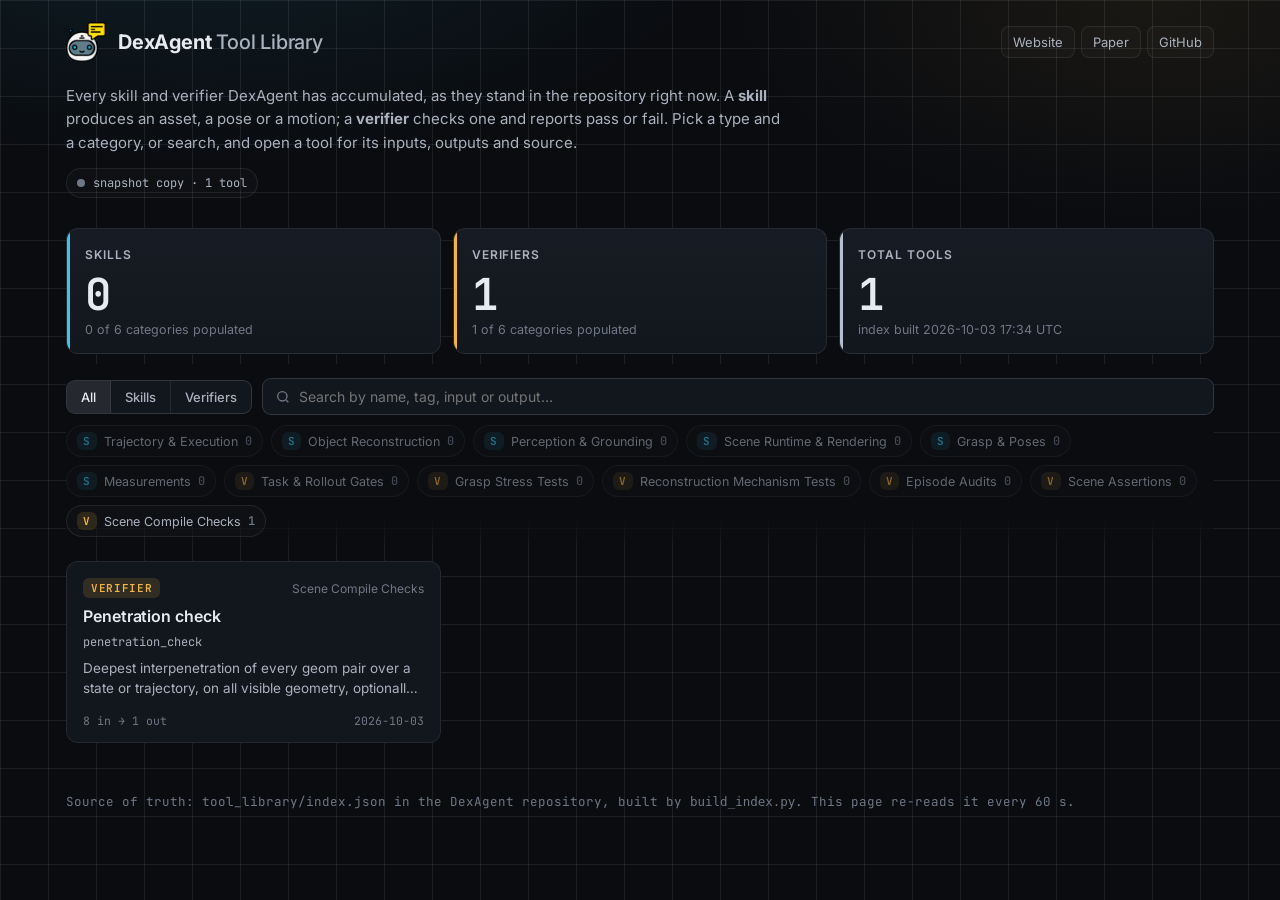
==== commit a1a85084: "Library visualizer: back to the dark dashboard layout Co-Authored-By: Claude Fable 5.1 <noreply@anth" ====
--- a/library/index.html
+++ b/library/index.html
@@ -4,148 +4,153 @@
 <meta charset="utf-8">
 <meta name="viewport" content="width=device-width, initial-scale=1">
 <title>DexAgent Tool Library</title>
-<meta name="description" content="DexAgent's self-evolving tool library: every skill and verifier, by category, with inputs, outputs and source.">
+<meta name="description" content="Live view of DexAgent's self-evolving tool library: every skill and verifier, by category, with inputs, outputs and source.">
 <link rel="icon" href="https://dexagent1.github.io/static/icons/icon-32.png">
 <link rel="preconnect" href="https://fonts.googleapis.com">
 <link rel="preconnect" href="https://fonts.gstatic.com" crossorigin>
-<link href="https://fonts.googleapis.com/css2?family=Newsreader:ital,opsz,wght@0,6..72,400;0,6..72,500;0,6..72,600;1,6..72,400&family=Source+Sans+3:ital,wght@0,400;0,600;1,400&family=Source+Code+Pro:wght@400;500&display=swap" rel="stylesheet">
+<link href="https://fonts.googleapis.com/css2?family=Inter:wght@400;500;600;700&family=JetBrains+Mono:wght@400;500;600&display=swap" rel="stylesheet">
 <style>
 :root{
-  --paper:#f7f5f0; --paper-2:#efece5; --ink:#1c1b19; --ink-2:#4a4844; --ink-3:#7d7a73; --rule:#d9d5cc; --rule-2:#c7c2b7;
-  --accent:#8C1515; --accent-2:#b03a2e; --skill:#2a5d8f; --verifier:#8C1515; --ok:#2f6b3a;
-  --serif:'Newsreader',Georgia,'Times New Roman',serif; --sans:'Source Sans 3','Source Sans Pro',Helvetica,Arial,sans-serif; --mono:'Source Code Pro',Menlo,Consolas,monospace;
+  --bg:#0a0c10; --bg-2:#0f1217; --panel:#12161d; --panel-2:#171c24; --line:rgba(255,255,255,.08); --line-2:rgba(255,255,255,.14);
+  --text:#e7eaf0; --text-2:#aab2bf; --muted:#6f7886;
+  --skill:#38c6ec; --skill-dim:rgba(56,198,236,.14); --verifier:#f2b544; --verifier-dim:rgba(242,181,68,.14);
+  --live:#3ddc84; --radius:12px; --mono:'JetBrains Mono',ui-monospace,SFMono-Regular,Menlo,monospace; --sans:'Inter',system-ui,-apple-system,'Segoe UI',Helvetica,Arial,sans-serif;
 }
 *{box-sizing:border-box}
-html,body{margin:0;background:var(--paper);color:var(--ink);font-family:var(--sans);font-size:17px;line-height:1.5}
-a{color:var(--accent);text-decoration:none}
-a:hover{text-decoration:underline;text-underline-offset:3px}
-.page{max-width:1120px;margin:0 auto;padding:0 20px}
-/* masthead */
-.mast{display:flex;align-items:baseline;justify-content:space-between;gap:16px;padding:22px 0 14px;border-bottom:1px solid var(--rule);flex-wrap:wrap}
-.mast .site{display:flex;align-items:center;gap:10px;color:var(--ink)}
-.mast .site img{width:28px;height:28px}
-.mast .site b{font-family:var(--serif);font-weight:600;font-size:20px;letter-spacing:.005em}
-.mast .site span{color:var(--ink-3);font-size:15px;margin-left:2px}
-.mast nav a{color:var(--ink-2);font-size:15px;margin-left:18px}
-.hero{padding:44px 0 26px;border-bottom:1px solid var(--rule)}
-.hero h1{font-family:var(--serif);font-weight:500;font-size:clamp(38px,5.2vw,56px);line-height:1.08;letter-spacing:-.012em;margin:0 0 14px}
-.hero p{max-width:640px;margin:0;font-size:18px;color:var(--ink-2)}
-.hero p i{font-family:var(--serif);font-style:italic;color:var(--ink)}
-.figures{display:flex;gap:36px;flex-wrap:wrap;margin-top:30px}
-.fig .n{font-family:var(--serif);font-size:46px;font-weight:500;line-height:1;letter-spacing:-.02em;font-variant-numeric:tabular-nums oldstyle-nums}
-.fig .l{font-size:13px;letter-spacing:.12em;text-transform:uppercase;color:var(--ink-3);margin-top:6px}
-.fig .l u{text-decoration:none;border-bottom:2px solid var(--skill);padding-bottom:2px}
-.fig.verifier .l u{border-color:var(--verifier)}
-.live{margin-top:22px;font-family:var(--mono);font-size:12.5px;color:var(--ink-3);display:flex;align-items:center;gap:8px}
-.live .dot{width:7px;height:7px;border-radius:50%;background:var(--rule-2)}
-.live.on .dot{background:var(--ok)}
-/* body */
-.body{display:grid;grid-template-columns:230px 1fr;gap:48px;padding:34px 0 80px}
-.toc{position:sticky;top:20px;align-self:start;font-size:15px}
-.toc h4{font-family:var(--serif);font-weight:600;font-size:15px;letter-spacing:.02em;margin:0 0 8px;color:var(--ink)}
-.toc h4 + h4{margin-top:22px}
-.toc ul{list-style:none;margin:0 0 6px;padding:0}
-.toc li{display:flex;justify-content:space-between;gap:10px;padding:4px 0;color:var(--ink-2);cursor:pointer;border-bottom:1px dotted transparent}
-.toc li:hover{color:var(--ink)}
-.toc li.on{color:var(--accent)}
-.toc li.zero{color:var(--ink-3)}
-.toc li b{font-family:var(--mono);font-weight:400;font-size:12.5px;color:var(--ink-3)}
-.toc li.on b{color:var(--accent)}
-.toc .all{margin:0 0 18px;padding-bottom:12px;border-bottom:1px solid var(--rule)}
-.toc .all li{padding:3px 0}
-.main{min-width:0}
-.find{display:flex;align-items:center;gap:10px;border-bottom:1px solid var(--rule-2);padding:6px 0 10px;margin-bottom:8px}
-.find input{flex:1;border:0;background:transparent;font:inherit;font-size:17px;color:var(--ink);outline:0;padding:4px 0}
-.find input::placeholder{color:var(--ink-3)}
-.find svg{width:18px;height:18px;color:var(--ink-3);flex:none}
-.find .count{font-family:var(--mono);font-size:12.5px;color:var(--ink-3);white-space:nowrap}
-.section{padding:26px 0 8px}
-.section h2{font-family:var(--serif);font-weight:500;font-size:26px;letter-spacing:-.005em;margin:0 0 4px;display:flex;align-items:baseline;gap:12px}
-.section h2 small{font-family:var(--mono);font-size:12.5px;color:var(--ink-3);letter-spacing:0}
-.section .kind{font-size:13px;letter-spacing:.1em;text-transform:uppercase;color:var(--ink-3);margin-bottom:10px}
-.tool{border-top:1px solid var(--rule);padding:16px 0 16px}
-.tool:last-child{border-bottom:1px solid var(--rule)}
-.tool .row{display:grid;grid-template-columns:1fr auto;gap:8px 20px;cursor:pointer;align-items:baseline}
-.tool .row:focus-visible{outline:2px solid var(--accent);outline-offset:4px}
-.tool h3{font-family:var(--serif);font-weight:500;font-size:22px;margin:0;letter-spacing:-.005em}
-.tool h3 .arrow{display:inline-block;margin-left:8px;color:var(--ink-3);font-size:16px;transition:transform .18s}
-.tool.open h3 .arrow{transform:rotate(90deg)}
-.tool .id{font-family:var(--mono);font-size:12.5px;color:var(--ink-3)}
-.tool .sum{grid-column:1/-1;margin:2px 0 0;color:var(--ink-2);max-width:720px}
-.type{font-family:var(--mono);font-size:11.5px;letter-spacing:.08em;text-transform:uppercase;color:var(--ink-2);display:inline-flex;align-items:center;gap:6px;white-space:nowrap}
-.type::before{content:"";width:8px;height:8px;border-radius:50%;background:var(--skill);display:inline-block}
-.type.verifier::before{background:var(--verifier)}
-.detail{display:none;margin-top:16px;max-width:760px}
-.tool.open .detail{display:block}
-.detail p{margin:0 0 16px;color:var(--ink-2)}
-.detail h4{font-family:var(--serif);font-weight:600;font-size:16px;margin:20px 0 8px;color:var(--ink)}
-table.io{width:100%;border-collapse:collapse;font-size:15px}
-table.io td{padding:7px 10px 7px 0;vertical-align:top;border-top:1px solid var(--rule);line-height:1.4}
+html,body{margin:0;background:var(--bg);color:var(--text);font-family:var(--sans);-webkit-font-smoothing:antialiased}
+body{min-height:100vh;background-image:
+  radial-gradient(900px 420px at 15% -10%, rgba(56,198,236,.10), transparent 60%),
+  radial-gradient(700px 360px at 90% 0%, rgba(242,181,68,.07), transparent 60%),
+  linear-gradient(var(--line) 1px, transparent 1px), linear-gradient(90deg, var(--line) 1px, transparent 1px);
+  background-size:auto,auto,48px 48px,48px 48px; background-attachment:fixed}
+a{color:inherit;text-decoration:none}
+.wrap{max-width:1180px;margin:0 auto;padding:0 16px}
+/* header */
+header{padding:22px 0 6px}
+.top{display:flex;align-items:center;justify-content:space-between;gap:16px;flex-wrap:wrap}
+.brand{display:flex;align-items:center;gap:12px}
+.brand img{width:40px;height:40px}
+.brand h1{font-size:20px;font-weight:700;margin:0;letter-spacing:-.01em}
+.brand h1 span{color:var(--text-2);font-weight:500}
+nav{display:flex;gap:6px;flex-wrap:wrap}
+nav a{font-size:13px;color:var(--text-2);padding:7px 11px;border:1px solid var(--line);border-radius:8px;background:rgba(255,255,255,.02)}
+nav a:hover{color:var(--text);border-color:var(--line-2)}
+.lead{margin:22px 0 0;max-width:720px;color:var(--text-2);font-size:15px;line-height:1.55}
+.status{display:inline-flex;align-items:center;gap:8px;margin-top:14px;font-family:var(--mono);font-size:12px;color:var(--text-2);padding:6px 10px;border:1px solid var(--line);border-radius:999px;background:rgba(255,255,255,.02)}
+.dot{width:8px;height:8px;border-radius:50%;background:var(--muted);box-shadow:0 0 0 0 rgba(61,220,132,.5)}
+.status.live .dot{background:var(--live);animation:pulse 2.2s infinite}
+@keyframes pulse{0%{box-shadow:0 0 0 0 rgba(61,220,132,.45)}70%{box-shadow:0 0 0 8px rgba(61,220,132,0)}100%{box-shadow:0 0 0 0 rgba(61,220,132,0)}}
+/* kpis */
+.kpis{display:grid;grid-template-columns:repeat(3,1fr);gap:12px;margin:24px 0 8px}
+.kpi{position:relative;background:linear-gradient(180deg,var(--panel-2),var(--panel));border:1px solid var(--line);border-radius:var(--radius);padding:18px 18px 16px;overflow:hidden}
+.kpi::before{content:"";position:absolute;left:0;top:0;bottom:0;width:3px;background:var(--c,var(--text-2))}
+.kpi .label{font-size:12px;letter-spacing:.08em;text-transform:uppercase;color:var(--text-2);font-weight:600}
+.kpi .num{font-family:var(--mono);font-size:44px;font-weight:600;line-height:1.1;margin:8px 0 4px;color:var(--text);font-variant-numeric:tabular-nums}
+.kpi .sub{font-size:12.5px;color:var(--muted)}
+.kpi.skill{--c:var(--skill)} .kpi.verifier{--c:var(--verifier)} .kpi.total{--c:#b6bfcc}
+/* controls */
+.controls{position:sticky;top:0;z-index:5;background:linear-gradient(var(--bg) 85%,transparent);padding:14px 0 10px;margin-top:10px}
+.row{display:flex;gap:10px;align-items:center;flex-wrap:wrap}
+.seg{display:inline-flex;border:1px solid var(--line-2);border-radius:9px;overflow:hidden;background:var(--panel)}
+.seg button{appearance:none;border:0;background:transparent;color:var(--text-2);font:inherit;font-size:13px;font-weight:500;padding:8px 14px;cursor:pointer;border-right:1px solid var(--line)}
+.seg button:last-child{border-right:0}
+.seg button.on{background:rgba(255,255,255,.08);color:var(--text)}
+.search{flex:1;min-width:200px;display:flex;align-items:center;gap:8px;background:var(--panel);border:1px solid var(--line-2);border-radius:9px;padding:0 12px}
+.search input{flex:1;background:transparent;border:0;outline:0;color:var(--text);font:inherit;font-size:14px;padding:9px 0}
+.search svg{width:16px;height:16px;color:var(--muted);flex:none}
+.chips{display:flex;gap:8px;flex-wrap:wrap;margin-top:10px}
+.chip{appearance:none;border:1px solid var(--line);background:rgba(255,255,255,.02);color:var(--text-2);font:inherit;font-size:12.5px;padding:6px 10px;border-radius:999px;cursor:pointer;display:inline-flex;gap:7px;align-items:center}
+.chip b{font-family:var(--mono);font-weight:500;color:var(--muted);font-size:12px}
+.chip.on{border-color:var(--line-2);background:rgba(255,255,255,.09);color:var(--text)} .chip.on b{color:var(--text)}
+.chip.zero{opacity:.55}
+/* grid */
+.grid{display:grid;grid-template-columns:repeat(auto-fill,minmax(300px,1fr));gap:12px;margin:14px 0 40px}
+.card{position:relative;background:var(--panel);border:1px solid var(--line);border-radius:var(--radius);padding:16px 16px 14px;cursor:pointer;transition:border-color .15s,transform .15s,background .15s;display:flex;flex-direction:column;gap:8px;min-height:150px}
+.card:hover{border-color:var(--line-2);background:var(--panel-2);transform:translateY(-1px)}
+.card:focus-visible{outline:2px solid var(--skill);outline-offset:2px}
+.badge{display:inline-flex;align-items:center;gap:6px;font-family:var(--mono);font-size:11px;letter-spacing:.06em;text-transform:uppercase;padding:3px 8px;border-radius:6px;font-weight:600}
+.badge.skill{color:var(--skill);background:var(--skill-dim)} .badge.verifier{color:var(--verifier);background:var(--verifier-dim)}
+.card .head{display:flex;justify-content:space-between;align-items:center;gap:8px}
+.card .cat{font-size:12px;color:var(--muted)}
+.card h3{margin:0;font-size:16px;font-weight:600;letter-spacing:-.005em}
+.card .name{font-family:var(--mono);font-size:12px;color:var(--text-2)}
+.card p{margin:0;font-size:13.5px;line-height:1.5;color:var(--text-2);display:-webkit-box;-webkit-line-clamp:2;-webkit-box-orient:vertical;overflow:hidden}
+.card .foot{margin-top:auto;display:flex;justify-content:space-between;align-items:center;gap:8px;font-family:var(--mono);font-size:11.5px;color:var(--muted);padding-top:6px}
+.tags{display:flex;gap:6px;flex-wrap:wrap}
+.tag{font-size:11px;color:var(--text-2);border:1px solid var(--line);border-radius:6px;padding:2px 7px}
+.empty{grid-column:1/-1;text-align:center;color:var(--muted);padding:48px 12px;border:1px dashed var(--line-2);border-radius:var(--radius);font-size:14px}
+.empty b{display:block;color:var(--text-2);font-weight:600;margin-bottom:4px}
+/* drawer */
+.backdrop{position:fixed;inset:0;background:rgba(5,7,10,.6);backdrop-filter:blur(2px);opacity:0;pointer-events:none;transition:opacity .2s;z-index:20}
+.drawer{position:fixed;top:0;right:0;bottom:0;width:min(560px,100vw);background:var(--bg-2);border-left:1px solid var(--line-2);transform:translateX(100%);transition:transform .25s cubic-bezier(.2,.7,.2,1);z-index:21;overflow-y:auto;padding:22px 22px 40px}
+body.open .backdrop{opacity:1;pointer-events:auto} body.open .drawer{transform:none}
+.drawer .close{position:absolute;top:14px;right:14px;appearance:none;border:1px solid var(--line);background:var(--panel);color:var(--text-2);width:34px;height:34px;border-radius:8px;cursor:pointer;font-size:18px;line-height:1}
+.drawer h2{margin:10px 0 2px;font-size:22px;letter-spacing:-.01em}
+.drawer .name{font-family:var(--mono);font-size:12.5px;color:var(--text-2)}
+.drawer .meta{display:flex;gap:8px;flex-wrap:wrap;align-items:center;margin:8px 0 16px;font-size:12.5px;color:var(--muted)}
+.drawer .summary{font-size:15px;line-height:1.55;color:var(--text);margin:0 0 14px}
+.drawer p.desc{font-size:14px;line-height:1.6;color:var(--text-2);margin:0 0 18px}
+.drawer h4{font-size:11.5px;letter-spacing:.09em;text-transform:uppercase;color:var(--muted);margin:18px 0 8px;font-weight:600}
+table.io{width:100%;border-collapse:collapse;font-size:13px}
+table.io td{padding:8px 8px;border-top:1px solid var(--line);vertical-align:top;line-height:1.45}
 table.io tr:first-child td{border-top:0}
-table.io td.n{font-family:var(--mono);font-size:13.5px;color:var(--ink);width:22%}
-table.io td.t{font-family:var(--mono);font-size:12.5px;color:var(--ink-3);width:28%;word-break:break-word}
-table.io td.d{color:var(--ink-2)}
-.facts{display:grid;grid-template-columns:130px 1fr;gap:5px 14px;font-size:15px;margin:0}
-.facts dt{color:var(--ink-3)} .facts dd{margin:0;color:var(--ink-2)}
-.tags{display:inline-flex;gap:6px;flex-wrap:wrap}
-.tags span{font-family:var(--mono);font-size:12px;color:var(--ink-2);background:var(--paper-2);border-radius:4px;padding:2px 7px}
-pre.cli{position:relative;margin:0;background:var(--paper-2);border:1px solid var(--rule);border-radius:6px;padding:12px 70px 12px 14px;font-family:var(--mono);font-size:13px;color:var(--ink);white-space:pre-wrap;word-break:break-word;line-height:1.5}
-pre.cli button{position:absolute;top:8px;right:8px;appearance:none;border:1px solid var(--rule-2);background:var(--paper);color:var(--ink-2);font:inherit;font-size:12px;padding:3px 9px;border-radius:4px;cursor:pointer}
-.src{display:inline-block;margin-top:18px;font-size:15px}
-.none{color:var(--ink-3);padding:40px 0;border-top:1px solid var(--rule);border-bottom:1px solid var(--rule);font-style:italic;font-family:var(--serif);font-size:19px}
-footer{border-top:1px solid var(--rule);padding:18px 0 48px;color:var(--ink-3);font-size:14px}
-footer code{font-family:var(--mono);font-size:12.5px}
-@media (max-width:860px){
-  .body{grid-template-columns:1fr;gap:18px;padding-top:22px}
-  .toc{position:static;border-bottom:1px solid var(--rule);padding-bottom:14px}
-  .toc ul{display:flex;flex-wrap:wrap;gap:4px 16px}
-  .toc li{padding:2px 0}
-  .toc .all{border:0;padding:0;margin:0 0 8px}
-  .hero{padding:30px 0 22px}
-  .figures{gap:24px}
-  .fig .n{font-size:38px}
-  .tool .row{grid-template-columns:1fr}
-}
-@media (max-width:600px){
-  table.io,table.io tbody,table.io tr,table.io td{display:block;width:auto}
-  table.io tr{border-top:1px solid var(--rule);padding:8px 0}
-  table.io tr:first-child{border-top:0}
-  table.io td{border:0;padding:1px 0}
-  table.io td.n{display:inline;padding-right:10px}
-  table.io td.t{display:inline}
-  .facts{grid-template-columns:96px 1fr}
-}
-@media (prefers-reduced-motion:reduce){*{transition:none!important}}
+table.io td.n{font-family:var(--mono);font-size:12.5px;color:var(--text);width:24%;word-break:break-word}
+table.io td.t{font-family:var(--mono);font-size:11.5px;color:var(--muted);width:26%;word-break:break-word}
+table.io td.d{color:var(--text-2);width:50%}
+.iobox{border:1px solid var(--line);border-radius:10px;overflow:hidden;background:var(--panel)}
+.kv{display:grid;grid-template-columns:120px 1fr;gap:6px 12px;font-size:13px}
+.kv dt{color:var(--muted)} .kv dd{margin:0;color:var(--text-2)}
+pre.cli{position:relative;margin:0;background:#0b0e13;border:1px solid var(--line);border-radius:10px;padding:12px 44px 12px 14px;font-family:var(--mono);font-size:12.5px;color:var(--text);white-space:pre-wrap;word-break:break-word;line-height:1.5}
+pre.cli button{position:absolute;top:8px;right:8px;appearance:none;border:1px solid var(--line);background:var(--panel);color:var(--text-2);font:inherit;font-size:11px;padding:4px 8px;border-radius:6px;cursor:pointer}
+.src{display:inline-flex;align-items:center;gap:8px;margin-top:18px;font-size:13.5px;padding:9px 13px;border-radius:9px;border:1px solid var(--line-2);background:var(--panel);color:var(--text)}
+.src:hover{border-color:rgba(255,255,255,.28)}
+footer{color:var(--muted);font-size:12.5px;padding:10px 0 40px;font-family:var(--mono)}
+@media (max-width:720px){.kpis{grid-template-columns:1fr 1fr}.kpi.total{grid-column:1/-1}.kpi .num{font-size:36px}.drawer{padding:18px 16px 32px}.kv{grid-template-columns:100px 1fr}}
+@media (prefers-reduced-motion:reduce){*{animation:none!important;transition:none!important}}
 </style>
 </head>
 <body>
-<div class="page">
-  <div class="mast">
-    <a class="site" href="https://dexagent1.github.io/"><img src="https://dexagent1.github.io/static/icons/icon-192.png" alt=""><b>DexAgent</b><span>Tool Library</span></a>
-    <nav><a href="https://dexagent1.github.io/">Project page</a><a href="https://arxiv.org/abs/2609.35318">Paper</a><a href="https://github.com/dexagent1/DexAgent/tree/main/tool_library">Source</a></nav>
-  </div>
-
-  <section class="hero">
-    <h1>The tool library, as it stands.</h1>
-    <p>DexAgent keeps what it learns. Each time it turns a human video into robot data it may write a new <i>skill</i>, which produces an asset, a pose or a motion, or a new <i>verifier</i>, which checks one and says pass or fail. This page lists every tool currently in the repository, grouped the way the paper groups them.</p>
-    <div class="figures">
-      <div class="fig skill"><div class="n" id="nSkills">0</div><div class="l"><u>Skills</u></div></div>
-      <div class="fig verifier"><div class="n" id="nVerifiers">0</div><div class="l"><u>Verifiers</u></div></div>
-      <div class="fig"><div class="n" id="nCats">0</div><div class="l">of 12 categories in use</div></div>
+<div class="wrap">
+  <header>
+    <div class="top">
+      <a class="brand" href="https://dexagent1.github.io/">
+        <img src="https://dexagent1.github.io/static/icons/icon-192.png" alt="">
+        <h1>DexAgent <span>Tool Library</span></h1>
+      </a>
+      <nav>
+        <a href="https://dexagent1.github.io/">Website</a>
+        <a href="https://arxiv.org/abs/2609.35318">Paper</a>
+        <a href="https://github.com/dexagent1/DexAgent/tree/main/tool_library">GitHub</a>
+      </nav>
     </div>
-    <div class="live" id="live"><span class="dot"></span><span id="liveText">reading the index…</span></div>
+    <p class="lead">Every skill and verifier DexAgent has accumulated, as they stand in the repository right now. A <b>skill</b> produces an asset, a pose or a motion; a <b>verifier</b> checks one and reports pass or fail. Pick a type and a category, or search, and open a tool for its inputs, outputs and source.</p>
+    <div class="status" id="status"><span class="dot"></span><span id="statusText">loading index…</span></div>
+  </header>
+
+  <section class="kpis" aria-label="Totals">
+    <div class="kpi skill"><div class="label">Skills</div><div class="num" id="nSkills">0</div><div class="sub" id="subSkills">&nbsp;</div></div>
+    <div class="kpi verifier"><div class="label">Verifiers</div><div class="num" id="nVerifiers">0</div><div class="sub" id="subVerifiers">&nbsp;</div></div>
+    <div class="kpi total"><div class="label">Total tools</div><div class="num" id="nTotal">0</div><div class="sub" id="subTotal">&nbsp;</div></div>
   </section>
 
-  <div class="body">
-    <aside class="toc" id="toc"></aside>
-    <main class="main">
-      <label class="find"><svg viewBox="0 0 24 24" fill="none" stroke="currentColor" stroke-width="1.8"><circle cx="11" cy="11" r="7"/><path d="m20 20-3.5-3.5"/></svg><input id="q" type="search" placeholder="Search tools" autocomplete="off"><span class="count" id="shownCount"></span></label>
-      <div id="sections"></div>
-    </main>
-  </div>
-
-  <footer>Built from <a href="https://github.com/dexagent1/DexAgent/blob/main/tool_library/index.json"><code>tool_library/index.json</code></a> in the DexAgent repository and re-read every minute. To add a tool, see the <a href="https://github.com/dexagent1/DexAgent/tree/main/tool_library">library README</a>.</footer>
+  <section class="controls">
+    <div class="row">
+      <div class="seg" role="tablist" id="typeSeg">
+        <button class="on" data-type="all">All</button>
+        <button data-type="skill">Skills</button>
+        <button data-type="verifier">Verifiers</button>
+      </div>
+      <label class="search"><svg viewBox="0 0 24 24" fill="none" stroke="currentColor" stroke-width="2"><circle cx="11" cy="11" r="7"/><path d="m20 20-3.5-3.5"/></svg><input id="q" type="search" placeholder="Search by name, tag, input or output…" autocomplete="off"></label>
+    </div>
+    <div class="chips" id="chips"></div>
+  </section>
+
+  <main class="grid" id="grid" aria-live="polite"></main>
+  <footer>Source of truth: <a href="https://github.com/dexagent1/DexAgent/blob/main/tool_library/index.json">tool_library/index.json</a> in the DexAgent repository, built by <code>build_index.py</code>. This page re-reads it every 60 s.</footer>
 </div>
+
+<div class="backdrop" id="backdrop"></div>
+<aside class="drawer" id="drawer" aria-label="Tool details"></aside>
 
 <script>
 const LIVE = 'https://raw.githubusercontent.com/dexagent1/DexAgent/main/tool_library/index.json';
@@ -154,10 +159,9 @@
   skill: ['Trajectory & Execution','Object Reconstruction','Perception & Grounding','Scene Runtime & Rendering','Grasp & Poses','Measurements'],
   verifier: ['Task & Rollout Gates','Grasp Stress Tests','Reconstruction Mechanism Tests','Episode Audits','Scene Assertions','Scene Compile Checks']
 };
-const state = { tools: [], filter: 'all', q: '', source: '', generated: '', open: null };
+const state = { tools: [], type: 'all', cat: null, q: '', source: '', generated: '' };
 const $ = id => document.getElementById(id);
 const esc = s => String(s ?? '').replace(/[&<>"']/g, c => ({'&':'&amp;','<':'&lt;','>':'&gt;','"':'&quot;',"'":'&#39;'}[c]));
-const plural = (n, w) => `${n} ${w}${n === 1 ? '' : 's'}`;
 
 async function fetchIndex() {
   for (const [url, label] of [[LIVE, 'live'], [LOCAL, 'snapshot']]) {
@@ -166,102 +170,113 @@
       if (!r.ok) continue;
       const data = await r.json();
       if (Array.isArray(data.tools)) return { data, label };
-    } catch (e) { /* next source */ }
+    } catch (e) { /* try the next source */ }
   }
   return null;
 }
-function fmtDate(iso) { const d = new Date(iso); return isNaN(d) ? (iso || '') : d.toISOString().slice(0, 10); }
-
-function visible() {
-  const q = state.q.trim().toLowerCase();
-  const hay = t => [t.name, t.title, t.summary, t.description, t.category, ...(t.tags || []), ...(t.inputs || []).map(i => i.name), ...(t.outputs || []).map(o => o.name)].join(' ').toLowerCase();
-  return state.tools.filter(t => {
-    if (state.filter === 'skill' || state.filter === 'verifier') { if (t.type !== state.filter) return false; }
-    else if (state.filter !== 'all' && t.category !== state.filter) return false;
-    return !q || hay(t).includes(q);
-  });
-}
-
-function renderToc() {
-  const n = (ty, c) => state.tools.filter(t => t.type === ty && (!c || t.category === c)).length;
-  const li = (key, label, count, cls = '') => `<li class="${state.filter === key ? 'on' : ''} ${cls} ${count ? '' : 'zero'}" data-f="${esc(key)}"><span>${esc(label)}</span><b>${count}</b></li>`;
-  $('toc').innerHTML = `
-    <ul class="all">${li('all', 'All tools', state.tools.length)}${li('skill', 'All skills', n('skill'))}${li('verifier', 'All verifiers', n('verifier'))}</ul>
-    <h4>Skills</h4><ul>${CATS.skill.map(c => li(c, c, n('skill', c))).join('')}</ul>
-    <h4>Verifiers</h4><ul>${CATS.verifier.map(c => li(c, c, n('verifier', c))).join('')}</ul>`;
-  $('toc').querySelectorAll('li').forEach(el => el.onclick = () => { state.filter = el.dataset.f; render(); });
-}
-
-function ioTable(rows) {
-  if (!rows || !rows.length) return '<p>none</p>';
-  return `<table class="io">${rows.map(r => `<tr><td class="n">${esc(r.name)}</td><td class="t">${esc(r.type || '')}</td><td class="d">${esc(r.description || '')}</td></tr>`).join('')}</table>`;
-}
-function detail(t) {
-  const facts = [['Category', t.category], ['Simulators', (t.simulators || []).join(', ')], ['Requires', (t.requirements || []).join(', ')], ['Used in', (t.used_in || []).join(', ')], ['Entry point', t.entrypoint], ['Added', t.added]].filter(([, v]) => v);
-  return `<div class="detail">
-    <p>${esc(t.description)}</p>
-    <h4>Inputs</h4>${ioTable(t.inputs)}
-    <h4>Outputs</h4>${ioTable(t.outputs)}
-    <h4>Details</h4><dl class="facts">${facts.map(([k, v]) => `<dt>${esc(k)}</dt><dd>${esc(v)}</dd>`).join('')}${(t.tags || []).length ? `<dt>Tags</dt><dd><span class="tags">${t.tags.map(x => `<span>${esc(x)}</span>`).join('')}</span></dd>` : ''}</dl>
-    ${t.cli ? `<h4>Command line</h4><pre class="cli"><button type="button" data-copy>copy</button>${esc(t.cli)}</pre>` : ''}
-    ${t.url ? `<a class="src" href="${esc(t.url)}" target="_blank" rel="noopener">Read the source on GitHub →</a>` : ''}
-  </div>`;
-}
+
+function countUp(el, to) {
+  const from = +el.dataset.v || 0; if (from === to) { el.textContent = to; return; }
+  const t0 = performance.now(), dur = 700;
+  (function step(now) {
+    const u = Math.min(1, (now - t0) / dur), e = 1 - Math.pow(1 - u, 3);
+    el.textContent = Math.round(from + (to - from) * e);
+    if (u < 1) requestAnimationFrame(step); else el.dataset.v = to;
+  })(t0);
+}
+
+function fmtDate(iso) { if (!iso) return ''; const d = new Date(iso); return isNaN(d) ? iso : d.toISOString().replace('T', ' ').slice(0, 16) + ' UTC'; }
 
 function render() {
   const tools = state.tools;
   const nS = tools.filter(t => t.type === 'skill').length, nV = tools.length - nS;
-  $('nSkills').textContent = nS; $('nVerifiers').textContent = nV;
-  $('nCats').textContent = new Set(tools.map(t => t.type + '/' + t.category)).size;
-  $('live').classList.toggle('on', state.source === 'live');
-  $('liveText').textContent = state.source === 'live'
-    ? `live from the repository · index built ${fmtDate(state.generated)}`
-    : state.source === 'snapshot' ? `snapshot · index built ${fmtDate(state.generated)}` : 'the index could not be read';
-  renderToc();
-
-  const shown = visible();
-  $('shownCount').textContent = shown.length === tools.length ? '' : `${shown.length} of ${tools.length}`;
-  const groups = [];
-  for (const ty of ['skill', 'verifier']) for (const c of CATS[ty]) {
-    const items = shown.filter(t => t.type === ty && t.category === c).sort((a, b) => a.title.localeCompare(b.title));
-    if (items.length) groups.push({ ty, c, items });
+  countUp($('nSkills'), nS); countUp($('nVerifiers'), nV); countUp($('nTotal'), tools.length);
+  const catsUsed = type => new Set(tools.filter(t => t.type === type).map(t => t.category)).size;
+  $('subSkills').textContent = `${catsUsed('skill')} of ${CATS.skill.length} categories populated`;
+  $('subVerifiers').textContent = `${catsUsed('verifier')} of ${CATS.verifier.length} categories populated`;
+  $('subTotal').textContent = state.generated ? `index built ${fmtDate(state.generated)}` : '';
+  const st = $('status'); st.classList.toggle('live', state.source === 'live');
+  const n = `${tools.length} tool${tools.length === 1 ? '' : 's'}`;
+  $('statusText').textContent = state.source === 'live'
+    ? `live from github.com/dexagent1/DexAgent · ${n}`
+    : state.source === 'snapshot' ? `snapshot copy · ${n}` : 'index unavailable';
+
+  // category chips for the selected type
+  const types = state.type === 'all' ? ['skill', 'verifier'] : [state.type];
+  const chips = [];
+  for (const ty of types) for (const c of CATS[ty]) {
+    const n = tools.filter(t => t.type === ty && t.category === c).length;
+    chips.push(`<button class="chip ${state.cat === c ? 'on' : ''} ${n ? '' : 'zero'}" data-cat="${esc(c)}"><span class="badge ${ty}" style="padding:2px 6px">${ty === 'skill' ? 'S' : 'V'}</span>${esc(c)}<b>${n}</b></button>`);
   }
-  $('sections').innerHTML = groups.length ? groups.map(g => `
-    <section class="section">
-      <div class="kind">${g.ty}s</div>
-      <h2>${esc(g.c)} <small>${plural(g.items.length, 'tool')}</small></h2>
-      ${g.items.map(t => `
-        <article class="tool ${state.open === t.name ? 'open' : ''}" id="${esc(t.name)}">
-          <div class="row" tabindex="0" data-name="${esc(t.name)}">
-            <h3>${esc(t.title)}<span class="arrow">›</span></h3>
-            <span class="type ${t.type}">${t.type}</span>
-            <div class="id">${esc(t.file || t.name)}</div>
-            <p class="sum">${esc(t.summary)}</p>
-          </div>
-          ${detail(t)}
-        </article>`).join('')}
-    </section>`).join('')
-    : `<div class="none">${state.q ? 'Nothing matches that search.' : 'No tools in this category yet. It fills as DexAgent processes more demonstrations.'}</div>`;
-  $('sections').querySelectorAll('.row').forEach(r => {
-    const go = () => { state.open = state.open === r.dataset.name ? null : r.dataset.name; history.replaceState(null, '', state.open ? '#' + state.open : location.pathname); render(); };
-    r.onclick = go; r.onkeydown = e => { if (e.key === 'Enter' || e.key === ' ') { e.preventDefault(); go(); } };
+  $('chips').innerHTML = chips.join('');
+  $('chips').querySelectorAll('.chip').forEach(b => b.onclick = () => { state.cat = state.cat === b.dataset.cat ? null : b.dataset.cat; render(); });
+
+  // cards
+  const q = state.q.trim().toLowerCase();
+  const hay = t => [t.name, t.title, t.summary, t.category, ...(t.tags || []), ...(t.inputs || []).map(i => i.name), ...(t.outputs || []).map(o => o.name)].join(' ').toLowerCase();
+  const shown = tools.filter(t => (state.type === 'all' || t.type === state.type) && (!state.cat || t.category === state.cat) && (!q || hay(t).includes(q)));
+  const order = t => (t.type === 'skill' ? 0 : 1) * 100 + CATS[t.type].indexOf(t.category);
+  shown.sort((a, b) => order(a) - order(b) || a.title.localeCompare(b.title));
+  $('grid').innerHTML = shown.length ? shown.map(t => `
+    <article class="card" tabindex="0" data-name="${esc(t.name)}">
+      <div class="head"><span class="badge ${t.type}">${t.type}</span><span class="cat">${esc(t.category)}</span></div>
+      <h3>${esc(t.title)}</h3>
+      <div class="name">${esc(t.name)}</div>
+      <p>${esc(t.summary)}</p>
+      <div class="foot"><span>${(t.inputs || []).length} in → ${(t.outputs || []).length} out</span><span>${esc(t.added || '')}</span></div>
+    </article>`).join('')
+    : `<div class="empty"><b>No tools here yet</b>${state.q ? 'Nothing matches the search.' : 'This category fills as DexAgent processes more demonstrations.'}</div>`;
+  $('grid').querySelectorAll('.card').forEach(c => {
+    c.onclick = () => openTool(c.dataset.name);
+    c.onkeydown = e => { if (e.key === 'Enter' || e.key === ' ') { e.preventDefault(); openTool(c.dataset.name); } };
   });
-  $('sections').querySelectorAll('[data-copy]').forEach(b => b.onclick = e => {
-    e.stopPropagation(); navigator.clipboard?.writeText(b.parentElement.textContent.replace(/^copy|^copied/, '').trim());
-    b.textContent = 'copied'; setTimeout(() => b.textContent = 'copy', 1200);
-  });
-}
-
+}
+
+function ioTable(rows) {
+  if (!rows || !rows.length) return '<div class="iobox"><table class="io"><tr><td class="d">none</td></tr></table></div>';
+  return `<div class="iobox"><table class="io">${rows.map(r => `<tr><td class="n">${esc(r.name)}</td><td class="t">${esc(r.type || '')}</td><td class="d">${esc(r.description || '')}</td></tr>`).join('')}</table></div>`;
+}
+
+function openTool(name) {
+  const t = state.tools.find(x => x.name === name); if (!t) return;
+  const kv = [['Category', t.category], ['Simulators', (t.simulators || []).join(', ')], ['Requirements', (t.requirements || []).join(', ')], ['Used in', (t.used_in || []).join(', ')], ['Entry point', t.entrypoint], ['Added', t.added]].filter(([, v]) => v);
+  $('drawer').innerHTML = `
+    <button class="close" aria-label="Close">×</button>
+    <span class="badge ${t.type}">${t.type}</span>
+    <h2>${esc(t.title)}</h2>
+    <div class="name">${esc(t.file || t.name)}</div>
+    <div class="meta">${(t.tags || []).map(x => `<span class="tag">${esc(x)}</span>`).join('')}</div>
+    <p class="summary">${esc(t.summary)}</p>
+    <p class="desc">${esc(t.description)}</p>
+    <h4>Inputs</h4>${ioTable(t.inputs)}
+    <h4>Outputs</h4>${ioTable(t.outputs)}
+    <h4>Details</h4><dl class="kv">${kv.map(([k, v]) => `<dt>${esc(k)}</dt><dd>${esc(v)}</dd>`).join('')}</dl>
+    ${t.cli ? `<h4>Command line</h4><pre class="cli"><button type="button" data-copy>copy</button>${esc(t.cli)}</pre>` : ''}
+    ${t.url ? `<a class="src" href="${esc(t.url)}" target="_blank" rel="noopener">View source on GitHub ↗</a>` : ''}`;
+  $('drawer').querySelector('.close').onclick = closeTool;
+  const cp = $('drawer').querySelector('[data-copy]');
+  if (cp) cp.onclick = () => { navigator.clipboard?.writeText(t.cli); cp.textContent = 'copied'; setTimeout(() => cp.textContent = 'copy', 1200); };
+  document.body.classList.add('open'); $('drawer').scrollTop = 0;
+  if (location.hash !== '#' + name) history.replaceState(null, '', '#' + name);
+}
+function closeTool() { document.body.classList.remove('open'); if (location.hash) history.replaceState(null, '', location.pathname + location.search); }
+
+$('backdrop').onclick = closeTool;
+document.addEventListener('keydown', e => { if (e.key === 'Escape') closeTool(); });
+$('typeSeg').querySelectorAll('button').forEach(b => b.onclick = () => {
+  state.type = b.dataset.type; $('typeSeg').querySelectorAll('button').forEach(x => x.classList.toggle('on', x === b));
+  if (state.cat && state.type !== 'all' && !CATS[state.type].includes(state.cat)) state.cat = null; render();
+});
 $('q').oninput = e => { state.q = e.target.value; render(); };
+
 async function load(first) {
   const got = await fetchIndex();
-  if (!got) { if (first) render(); return; }
+  if (!got) { if (first) { state.source = ''; render(); } return; }
   const sig = JSON.stringify(got.data.tools);
   if (first || sig !== load.sig || got.label !== state.source) {
     load.sig = sig; state.tools = got.data.tools; state.source = got.label; state.generated = got.data.generated || '';
-    if (first && location.hash.length > 1) state.open = decodeURIComponent(location.hash.slice(1));
     render();
-    if (first && state.open) document.getElementById(state.open)?.scrollIntoView({ block: 'start' });
+    if (first && location.hash.length > 1) openTool(decodeURIComponent(location.hash.slice(1)));
   }
 }
 load(true);
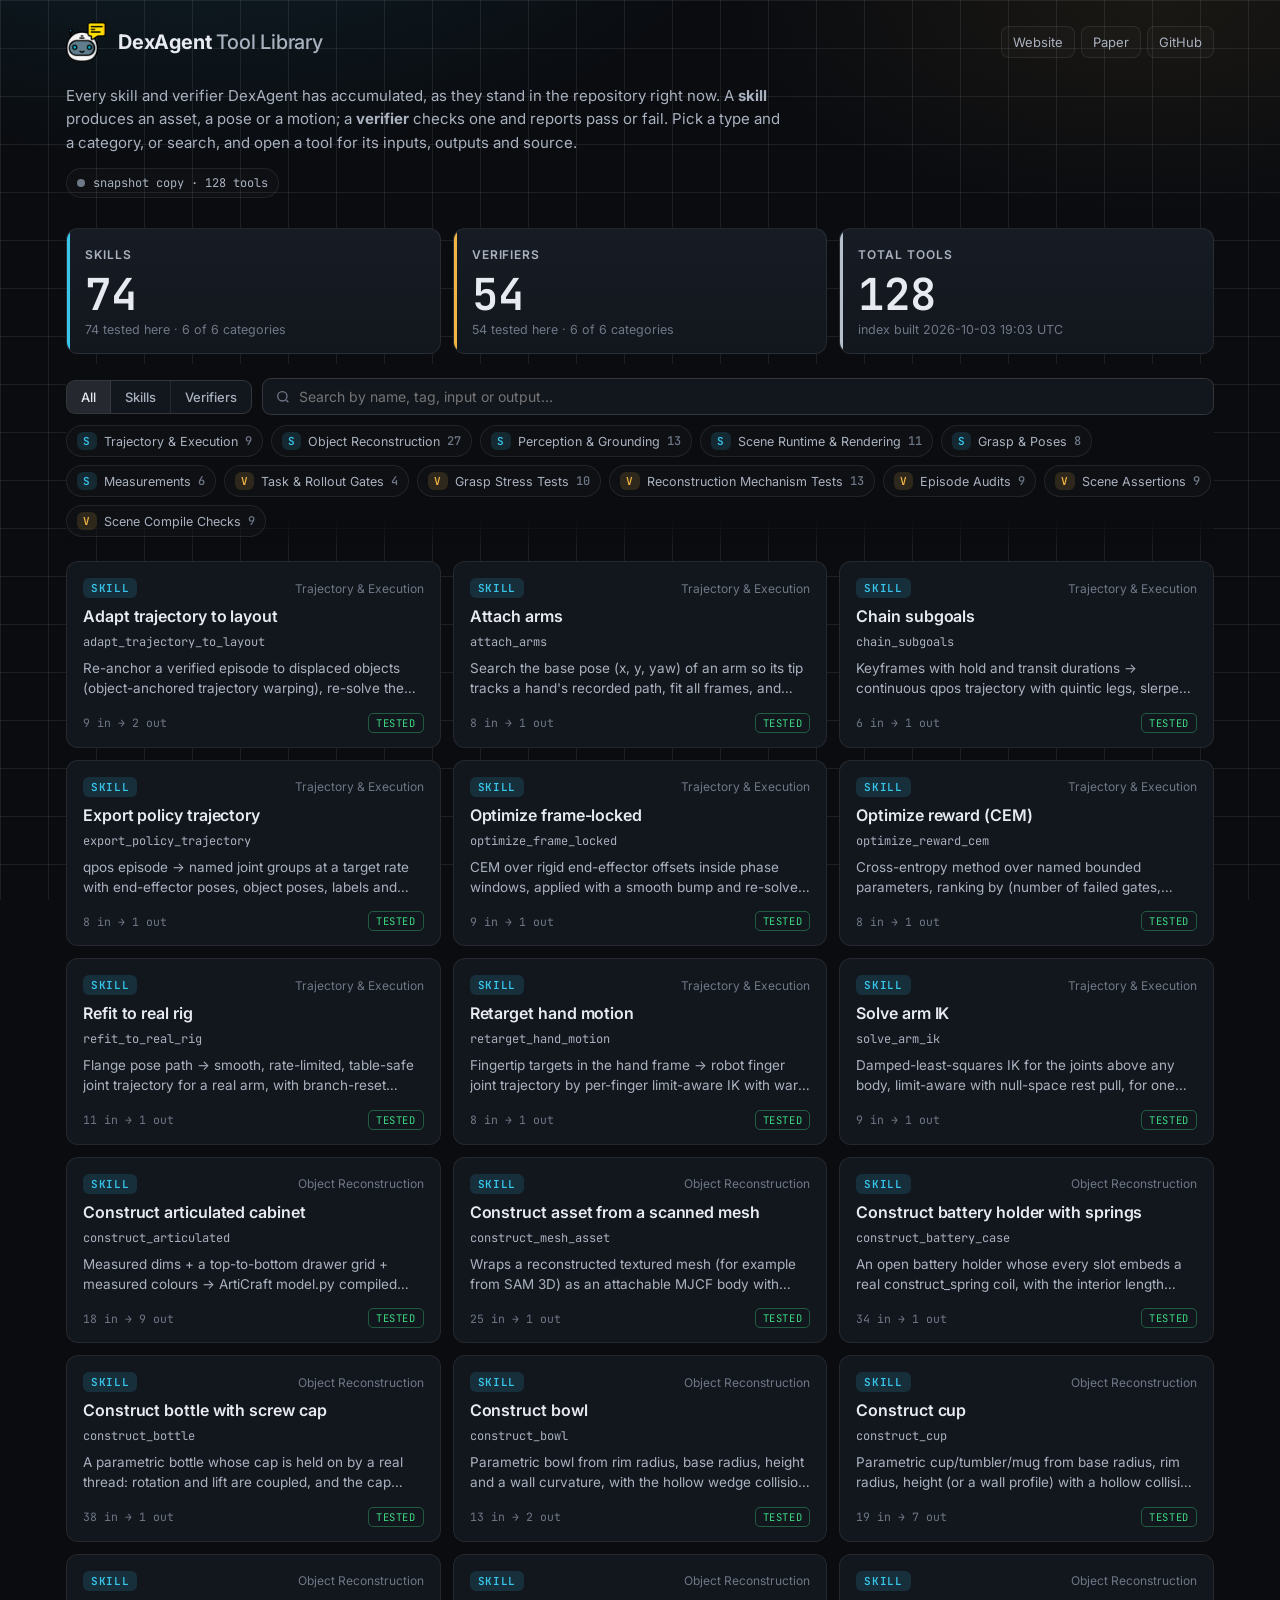
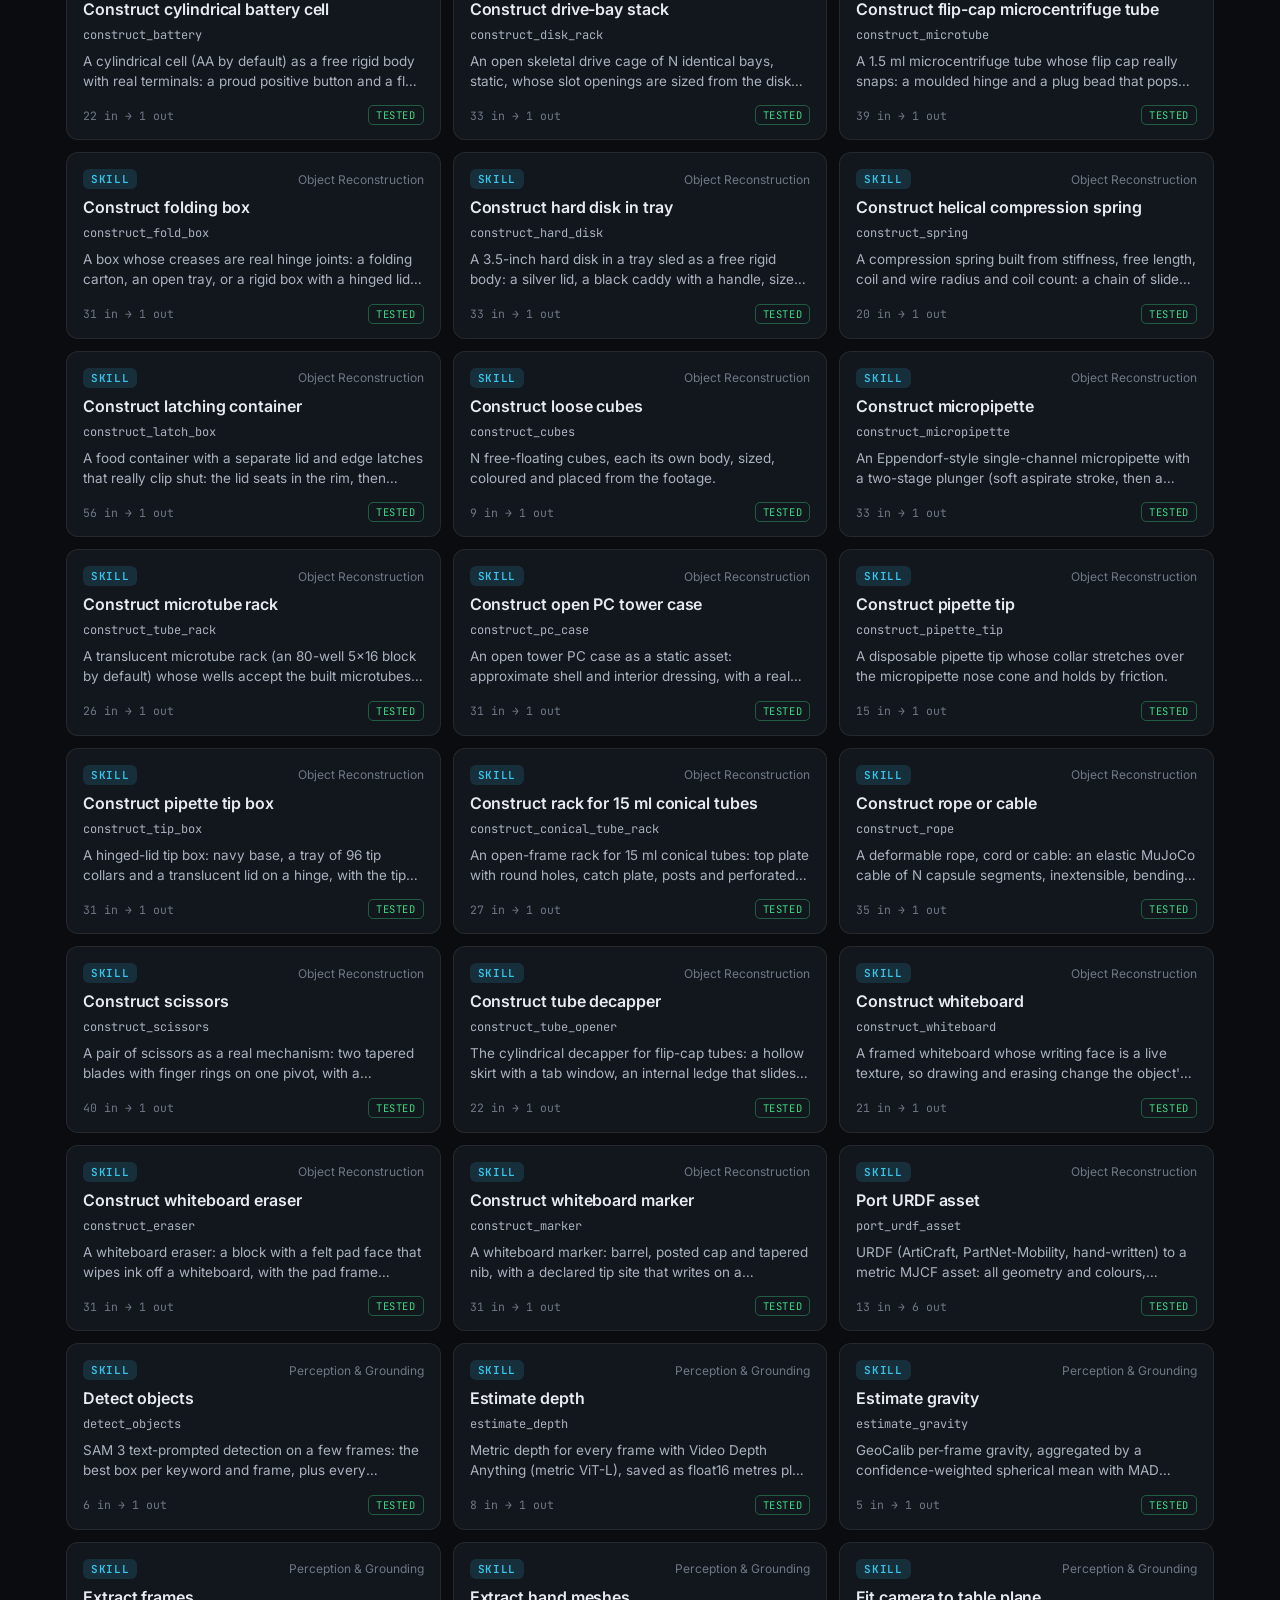
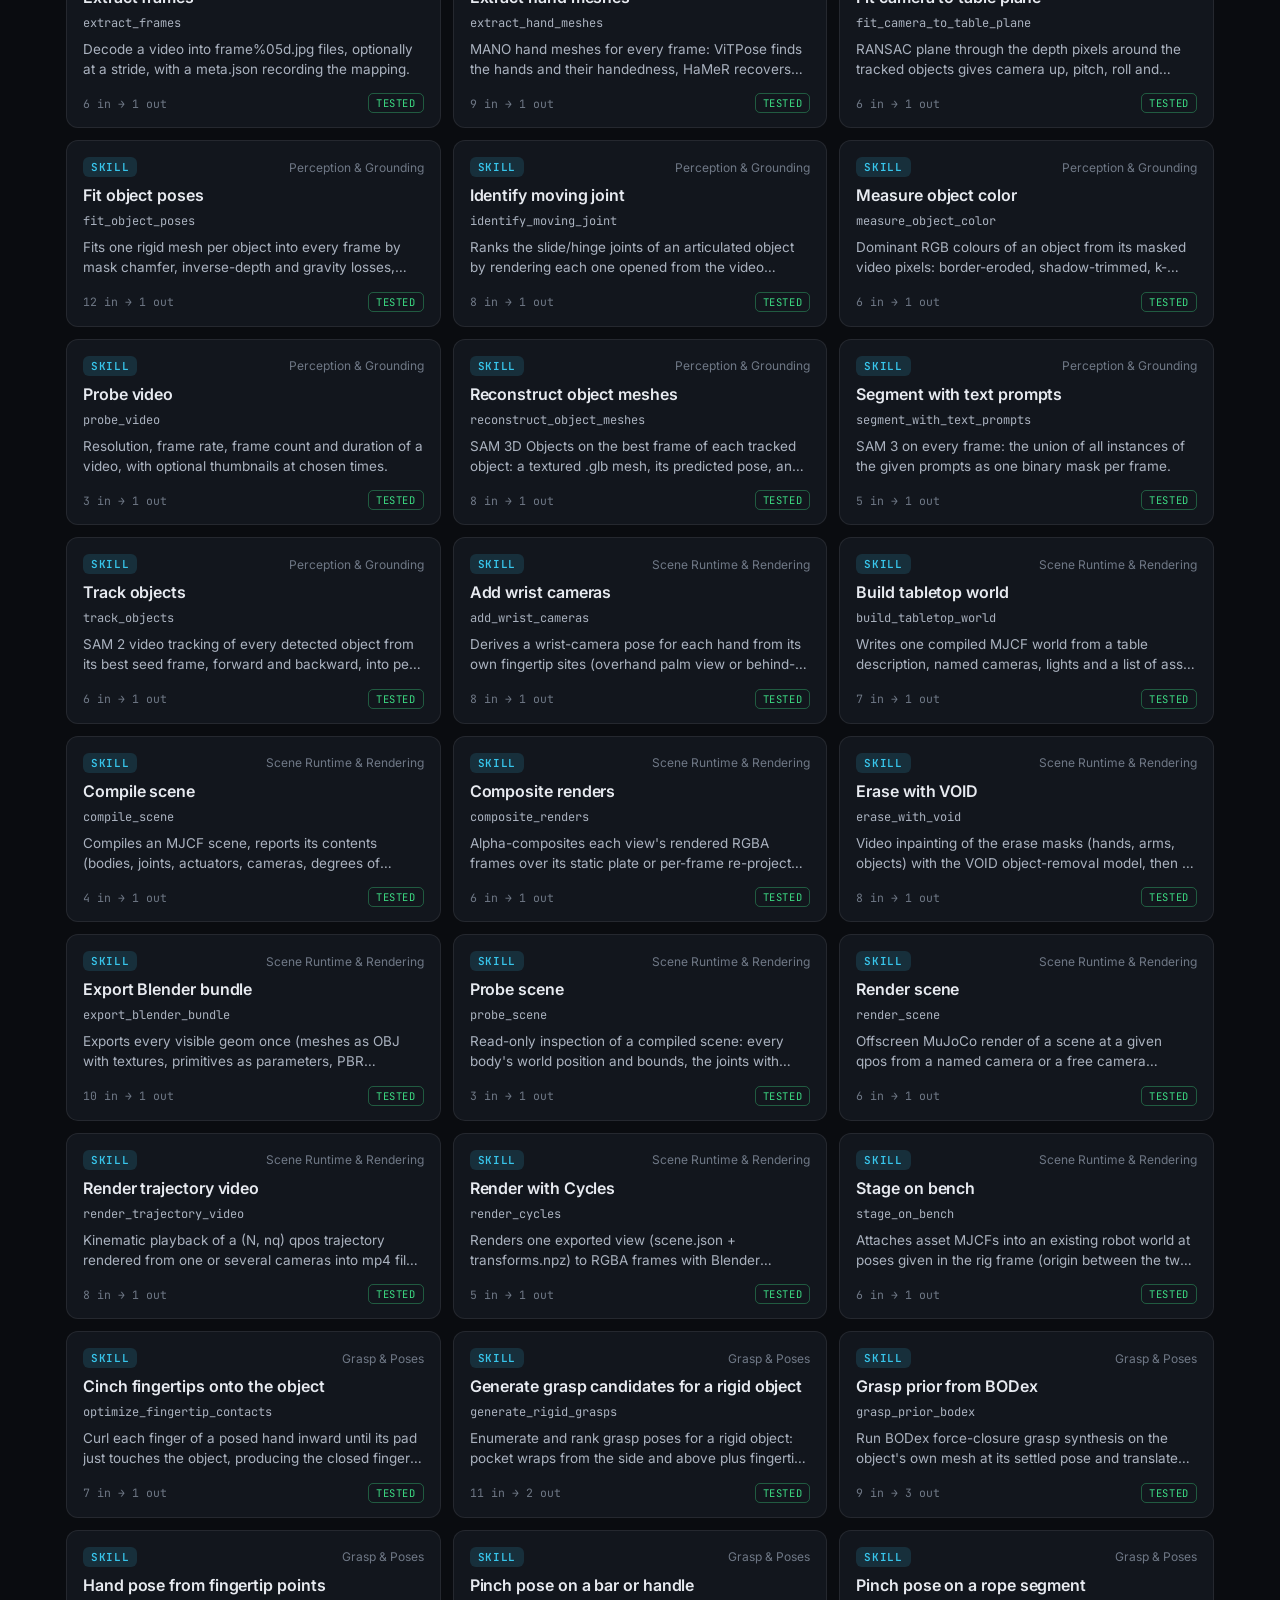
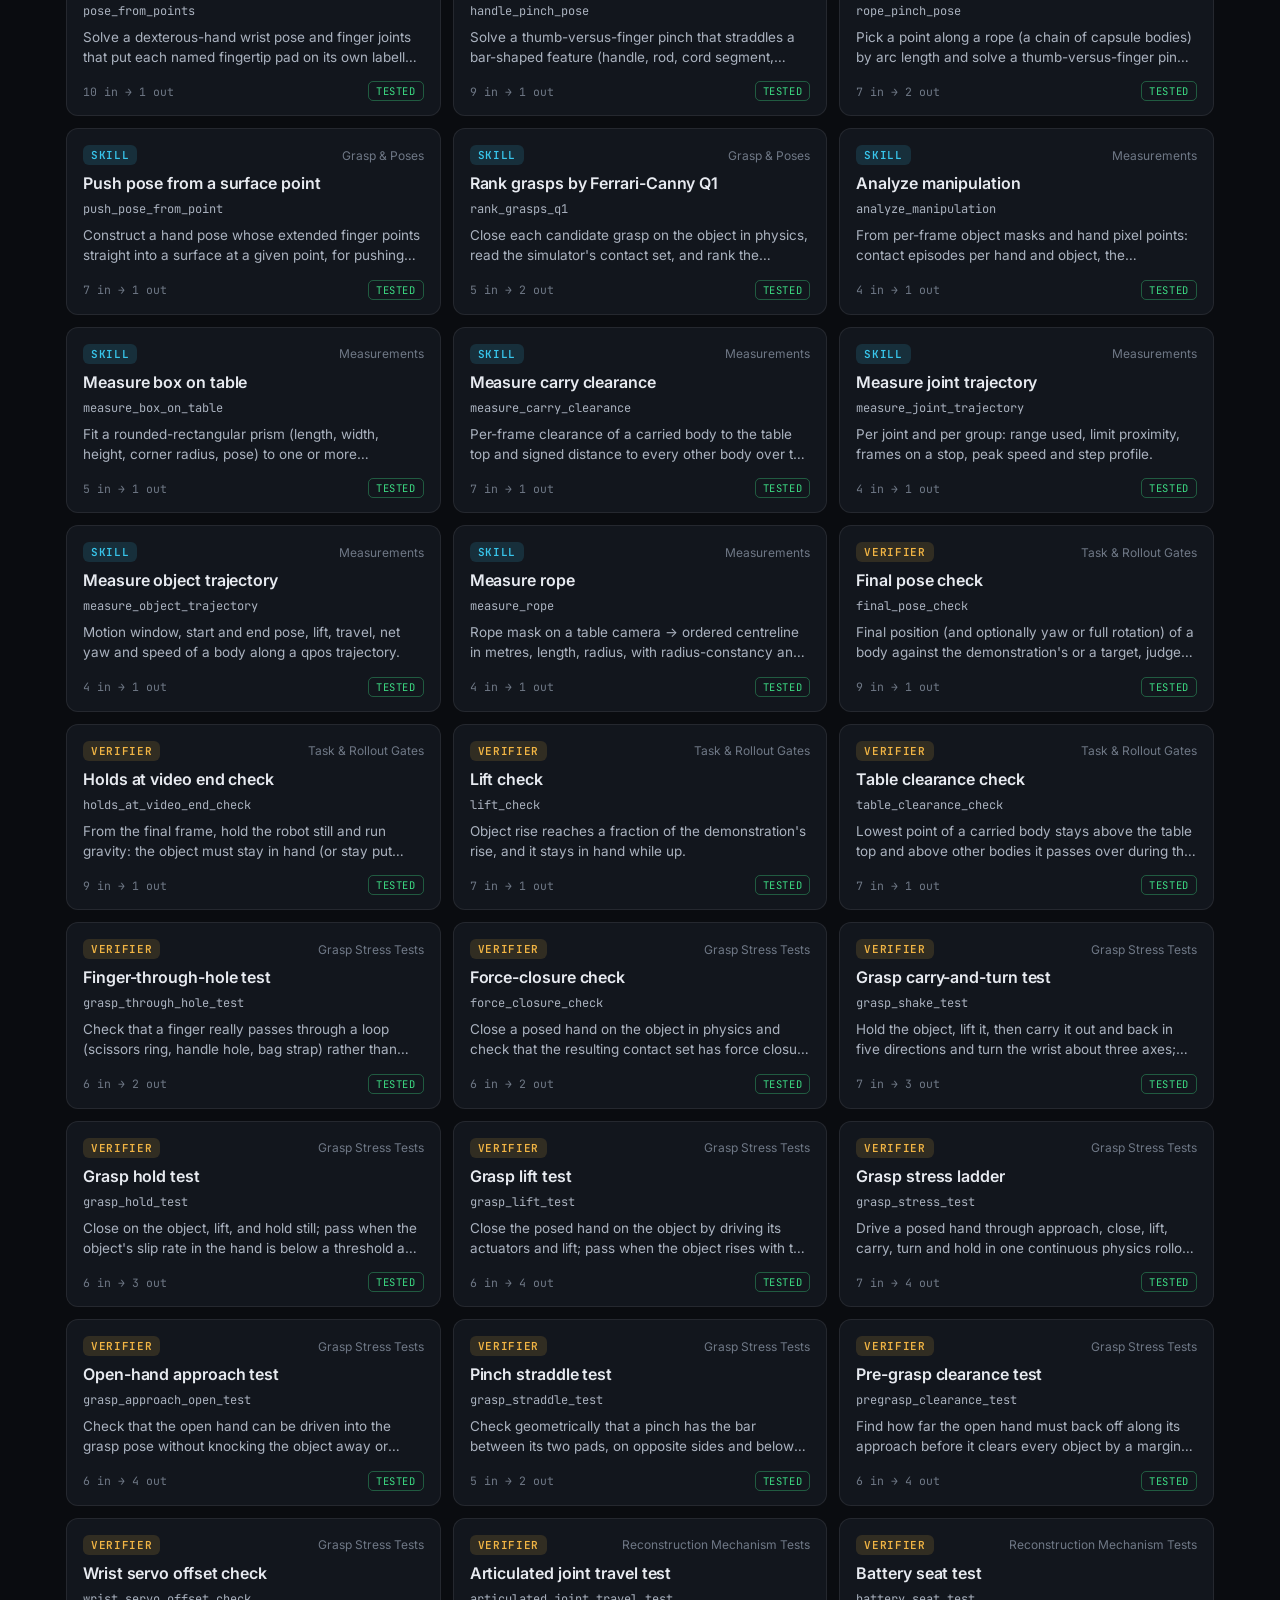
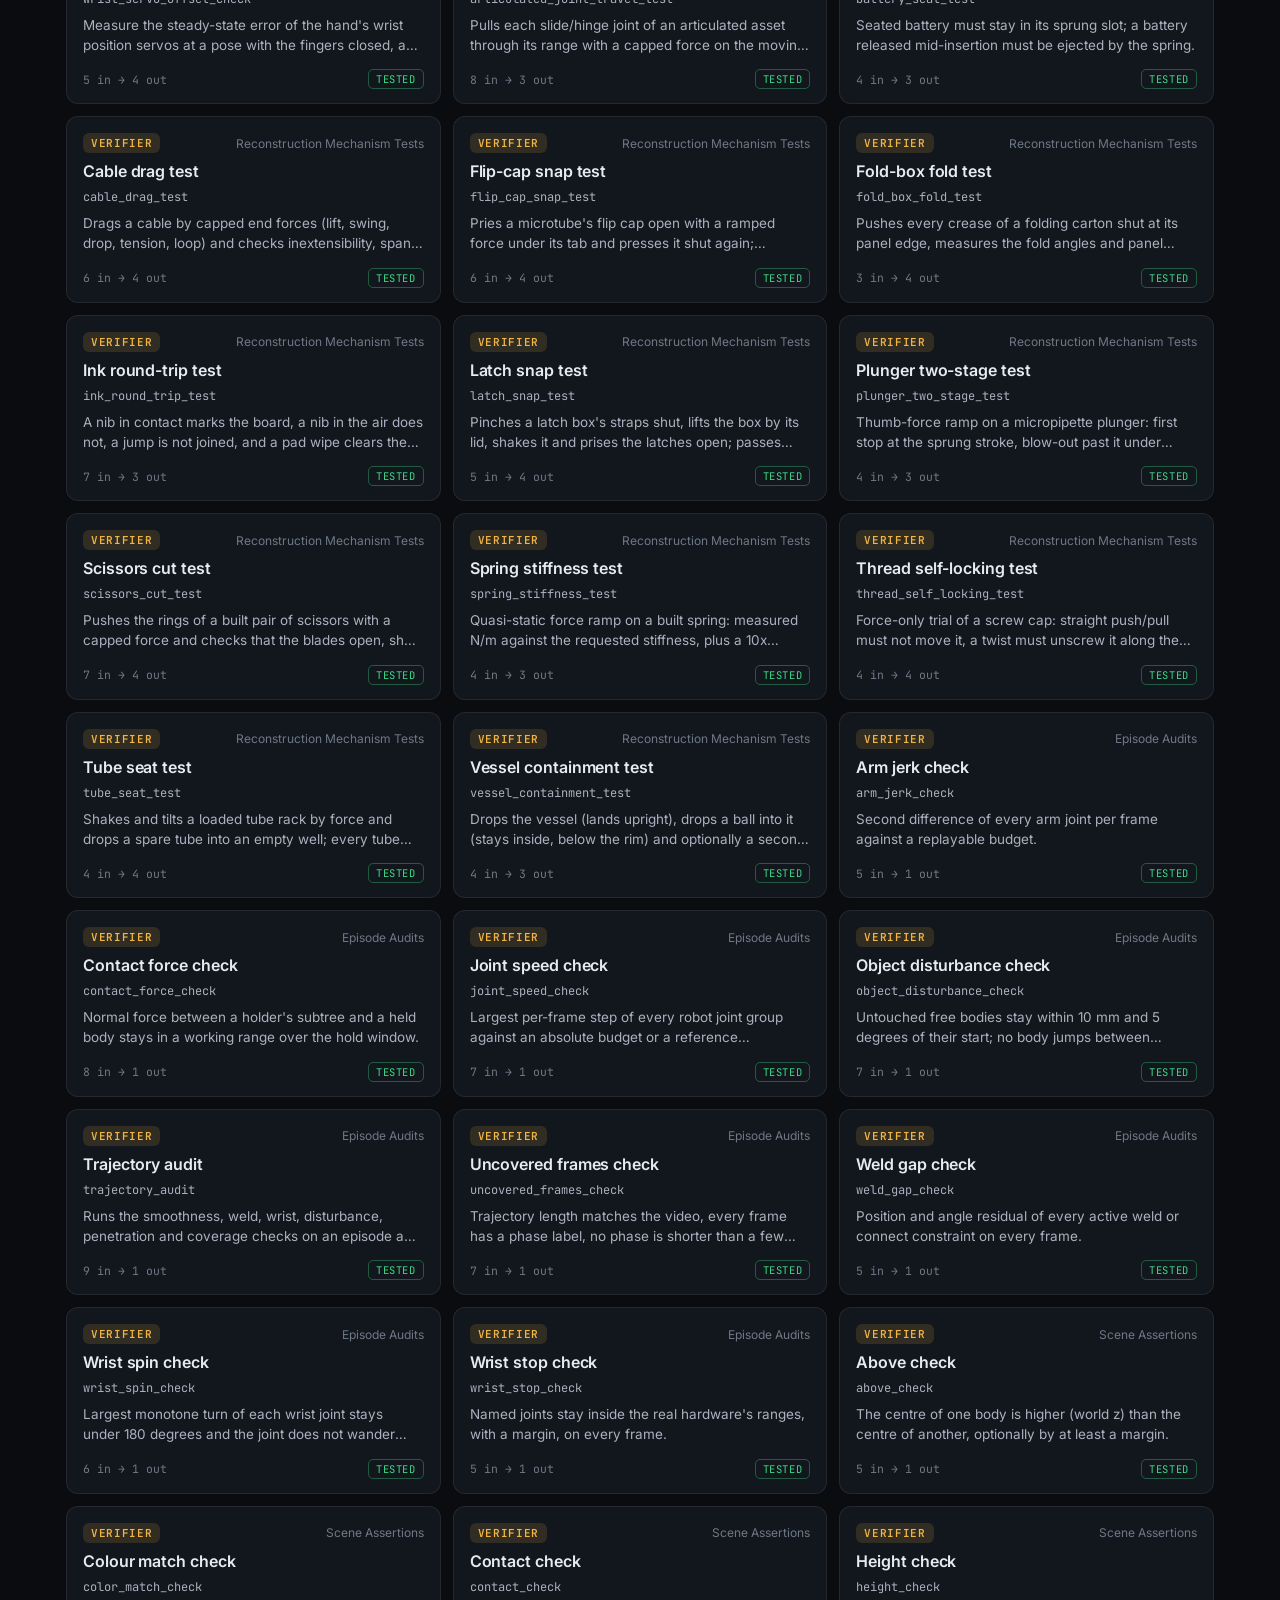
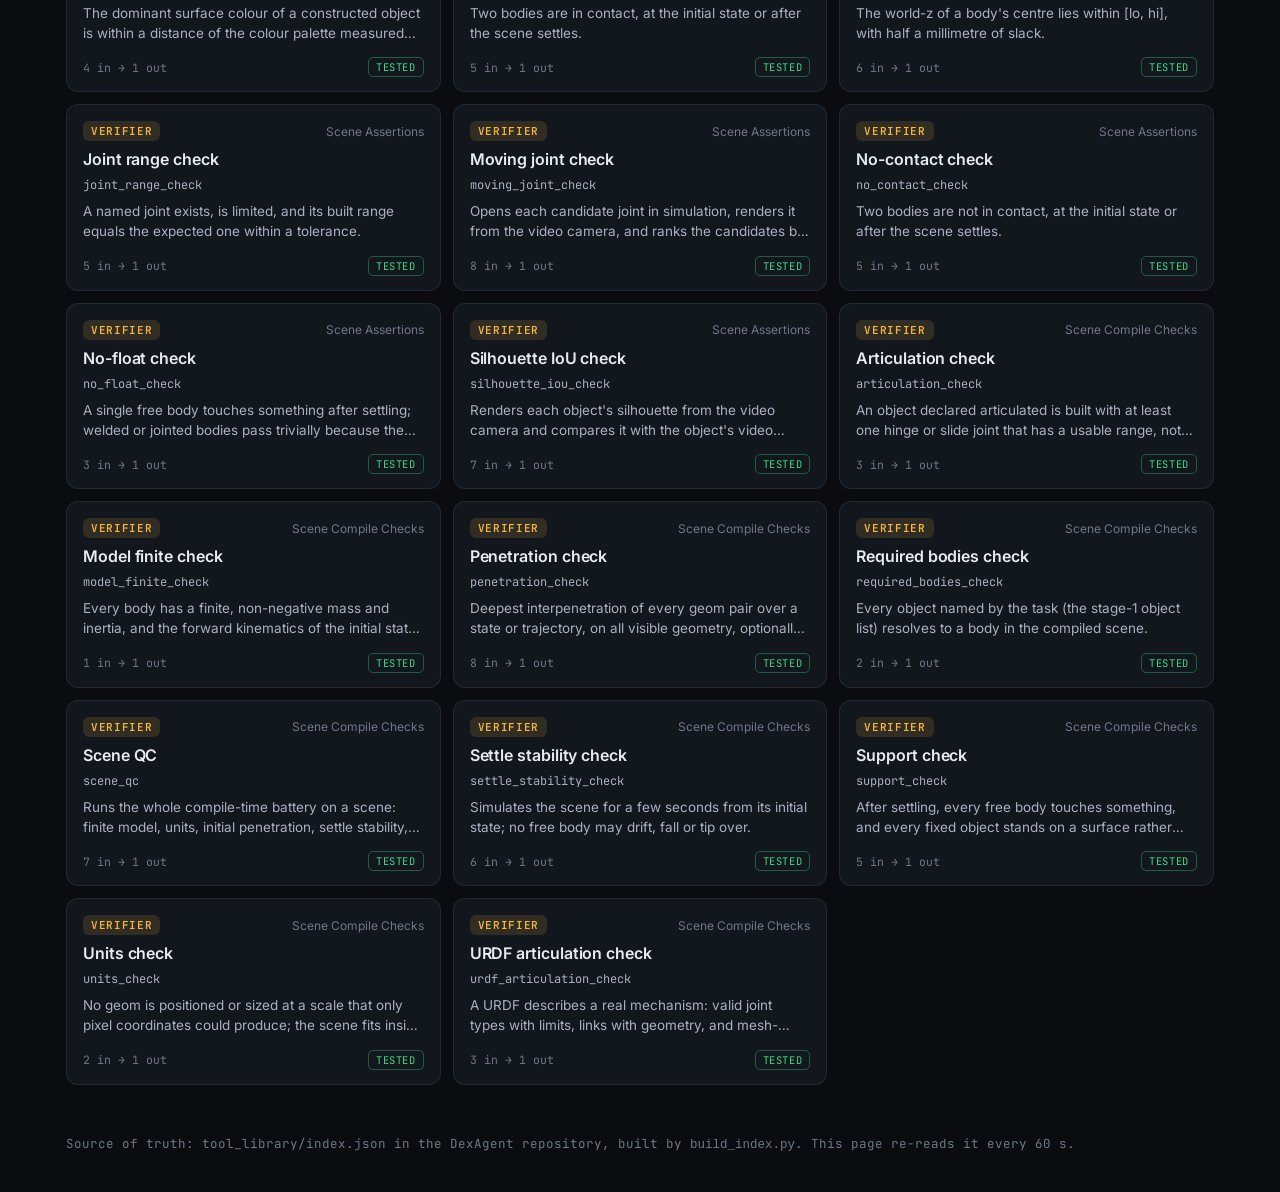
==== commit 21ad14f4: "Library visualizer: 128 tools, status badges Co-Authored-By: Claude Fable 5.1 <noreply@anthropic.com" ====
--- a/library/index.html
+++ b/library/index.html
@@ -70,6 +70,8 @@
 .card:focus-visible{outline:2px solid var(--skill);outline-offset:2px}
 .badge{display:inline-flex;align-items:center;gap:6px;font-family:var(--mono);font-size:11px;letter-spacing:.06em;text-transform:uppercase;padding:3px 8px;border-radius:6px;font-weight:600}
 .badge.skill{color:var(--skill);background:var(--skill-dim)} .badge.verifier{color:var(--verifier);background:var(--verifier-dim)}
+.st{font-family:var(--mono);font-size:10.5px;letter-spacing:.06em;text-transform:uppercase;padding:2px 7px;border-radius:5px;border:1px solid var(--line-2);color:var(--text-2)}
+.st.tested{color:var(--live);border-color:rgba(61,220,132,.35)}
 .card .head{display:flex;justify-content:space-between;align-items:center;gap:8px}
 .card .cat{font-size:12px;color:var(--muted)}
 .card h3{margin:0;font-size:16px;font-weight:600;letter-spacing:-.005em}
@@ -192,8 +194,9 @@
   const nS = tools.filter(t => t.type === 'skill').length, nV = tools.length - nS;
   countUp($('nSkills'), nS); countUp($('nVerifiers'), nV); countUp($('nTotal'), tools.length);
   const catsUsed = type => new Set(tools.filter(t => t.type === type).map(t => t.category)).size;
-  $('subSkills').textContent = `${catsUsed('skill')} of ${CATS.skill.length} categories populated`;
-  $('subVerifiers').textContent = `${catsUsed('verifier')} of ${CATS.verifier.length} categories populated`;
+  const tested = type => tools.filter(t => t.type === type && t.status === 'tested').length;
+  $('subSkills').textContent = `${tested('skill')} tested here · ${catsUsed('skill')} of ${CATS.skill.length} categories`;
+  $('subVerifiers').textContent = `${tested('verifier')} tested here · ${catsUsed('verifier')} of ${CATS.verifier.length} categories`;
   $('subTotal').textContent = state.generated ? `index built ${fmtDate(state.generated)}` : '';
   const st = $('status'); st.classList.toggle('live', state.source === 'live');
   const n = `${tools.length} tool${tools.length === 1 ? '' : 's'}`;
@@ -213,7 +216,7 @@
 
   // cards
   const q = state.q.trim().toLowerCase();
-  const hay = t => [t.name, t.title, t.summary, t.category, ...(t.tags || []), ...(t.inputs || []).map(i => i.name), ...(t.outputs || []).map(o => o.name)].join(' ').toLowerCase();
+  const hay = t => [t.name, t.title, t.summary, t.category, t.status, ...(t.tags || []), ...(t.used_in || []), ...(t.inputs || []).map(i => i.name), ...(t.outputs || []).map(o => o.name)].join(' ').toLowerCase();
   const shown = tools.filter(t => (state.type === 'all' || t.type === state.type) && (!state.cat || t.category === state.cat) && (!q || hay(t).includes(q)));
   const order = t => (t.type === 'skill' ? 0 : 1) * 100 + CATS[t.type].indexOf(t.category);
   shown.sort((a, b) => order(a) - order(b) || a.title.localeCompare(b.title));
@@ -223,7 +226,7 @@
       <h3>${esc(t.title)}</h3>
       <div class="name">${esc(t.name)}</div>
       <p>${esc(t.summary)}</p>
-      <div class="foot"><span>${(t.inputs || []).length} in → ${(t.outputs || []).length} out</span><span>${esc(t.added || '')}</span></div>
+      <div class="foot"><span>${(t.inputs || []).length} in → ${(t.outputs || []).length} out</span><span class="st ${esc(t.status || '')}">${esc(t.status || '')}</span></div>
     </article>`).join('')
     : `<div class="empty"><b>No tools here yet</b>${state.q ? 'Nothing matches the search.' : 'This category fills as DexAgent processes more demonstrations.'}</div>`;
   $('grid').querySelectorAll('.card').forEach(c => {
@@ -239,7 +242,7 @@
 
 function openTool(name) {
   const t = state.tools.find(x => x.name === name); if (!t) return;
-  const kv = [['Category', t.category], ['Simulators', (t.simulators || []).join(', ')], ['Requirements', (t.requirements || []).join(', ')], ['Used in', (t.used_in || []).join(', ')], ['Entry point', t.entrypoint], ['Added', t.added]].filter(([, v]) => v);
+  const kv = [['Category', t.category], ['Status', t.status === 'tested' ? 'tested: its smoke test ran and passed' : t.status === 'ported' ? 'ported: runs, needs an external model or GPU stack not exercised here' : t.status], ['Simulators', (t.simulators || []).join(', ')], ['Requirements', (t.requirements || []).join(', ')], ['Used in', (t.used_in || []).join(', ')], ['Entry point', t.entrypoint], ['Added', t.added]].filter(([, v]) => v);
   $('drawer').innerHTML = `
     <button class="close" aria-label="Close">×</button>
     <span class="badge ${t.type}">${t.type}</span>
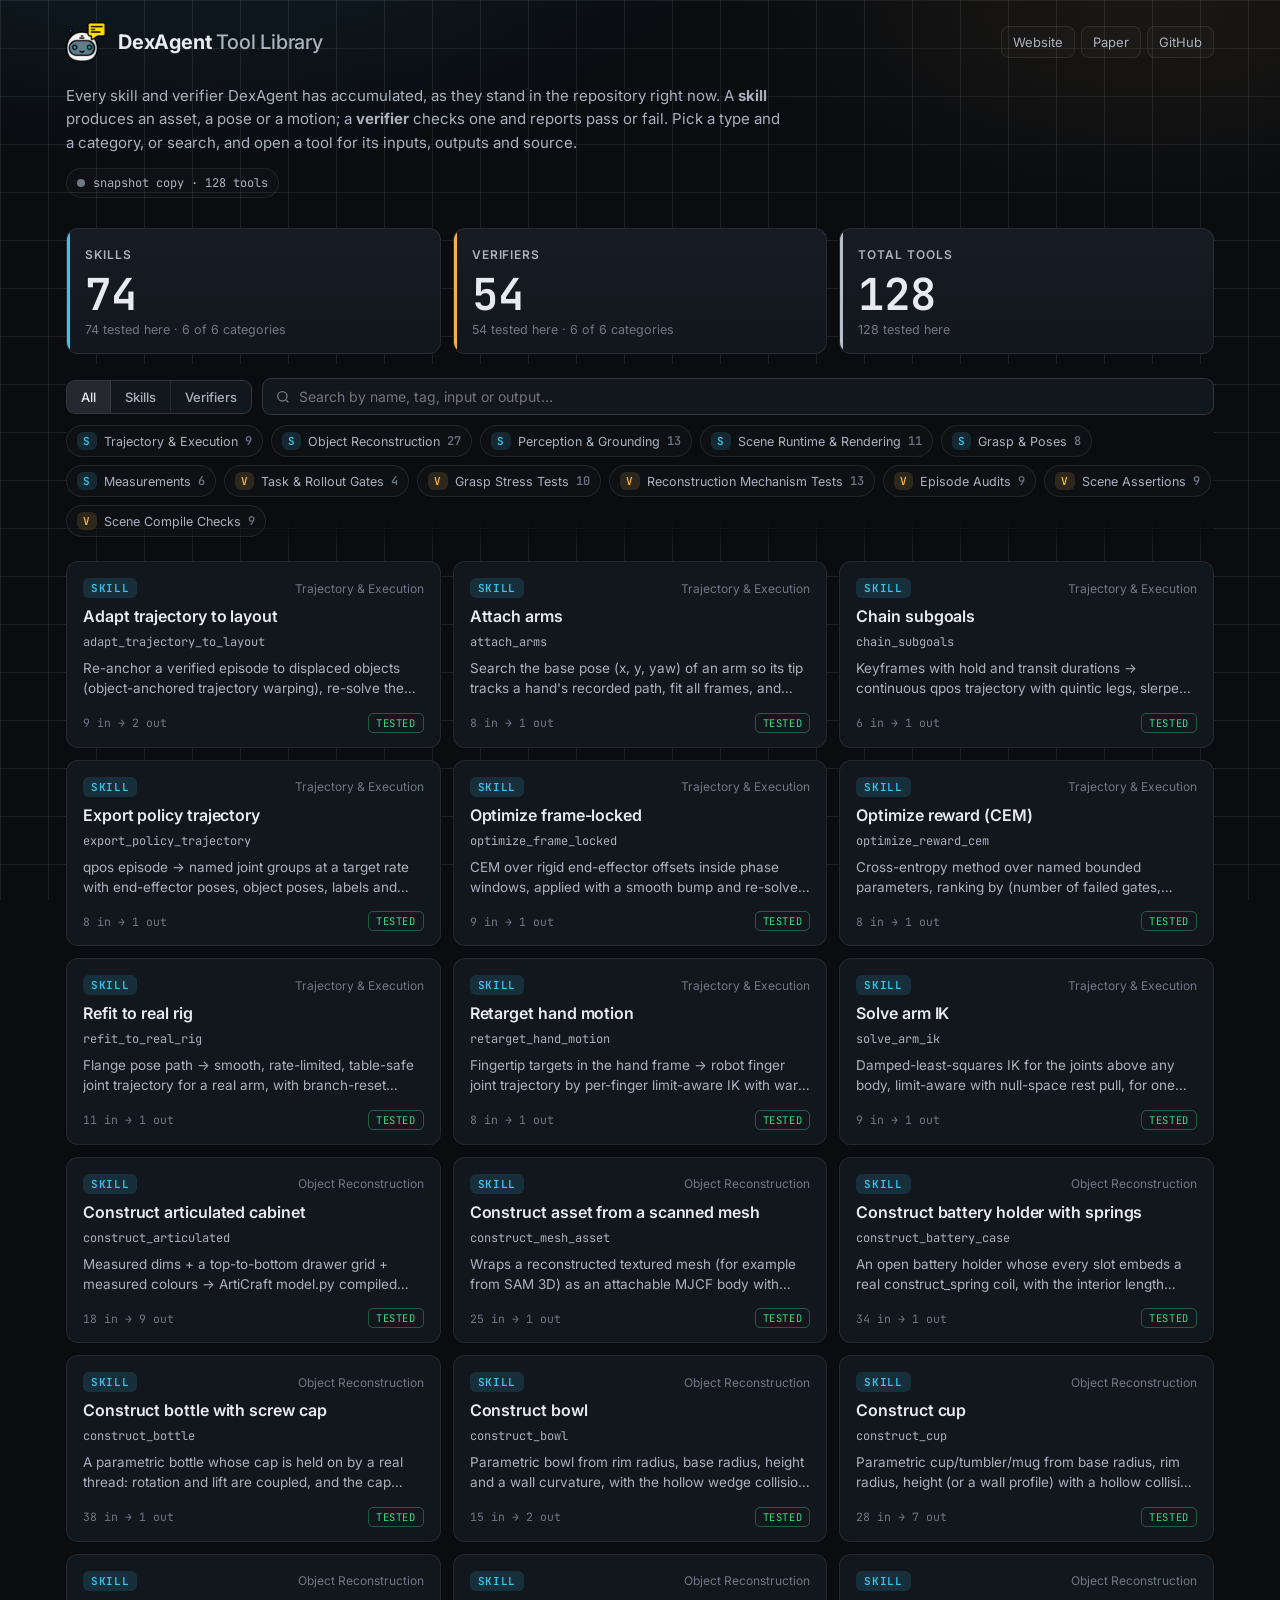
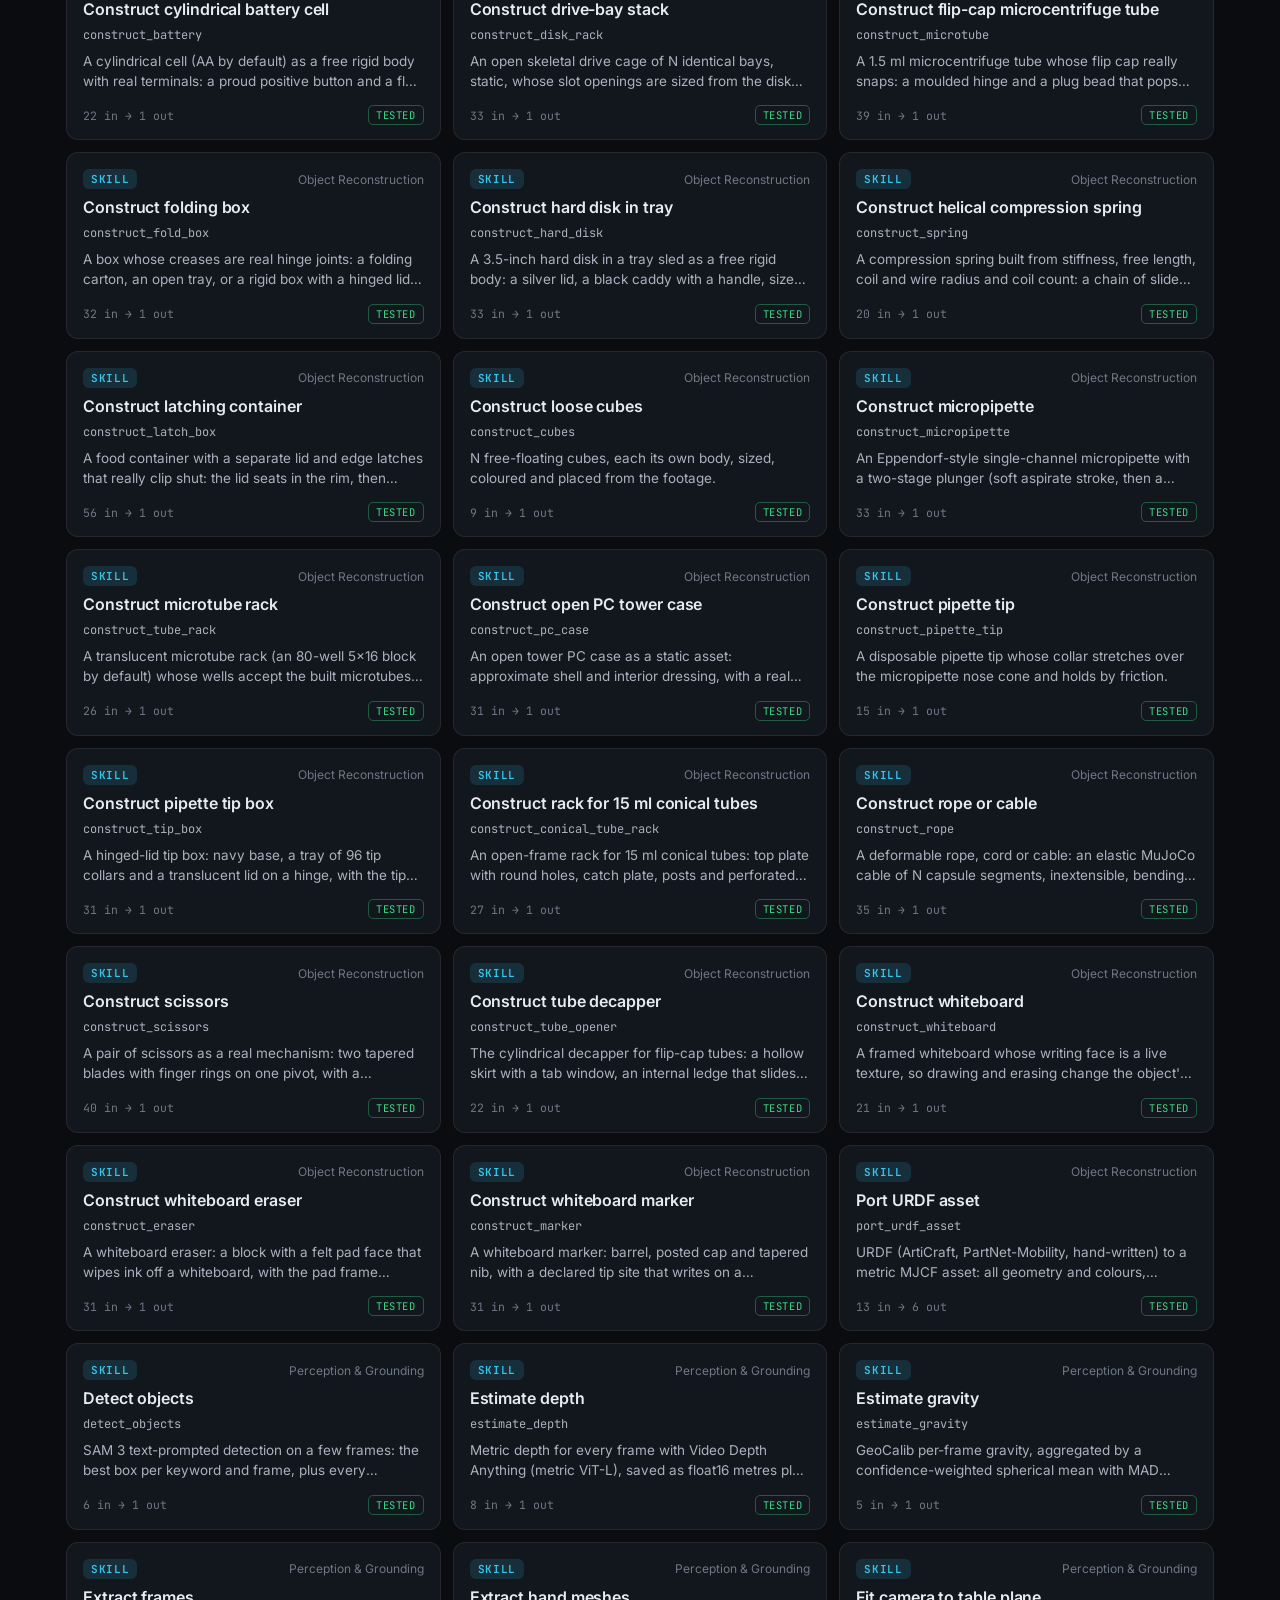
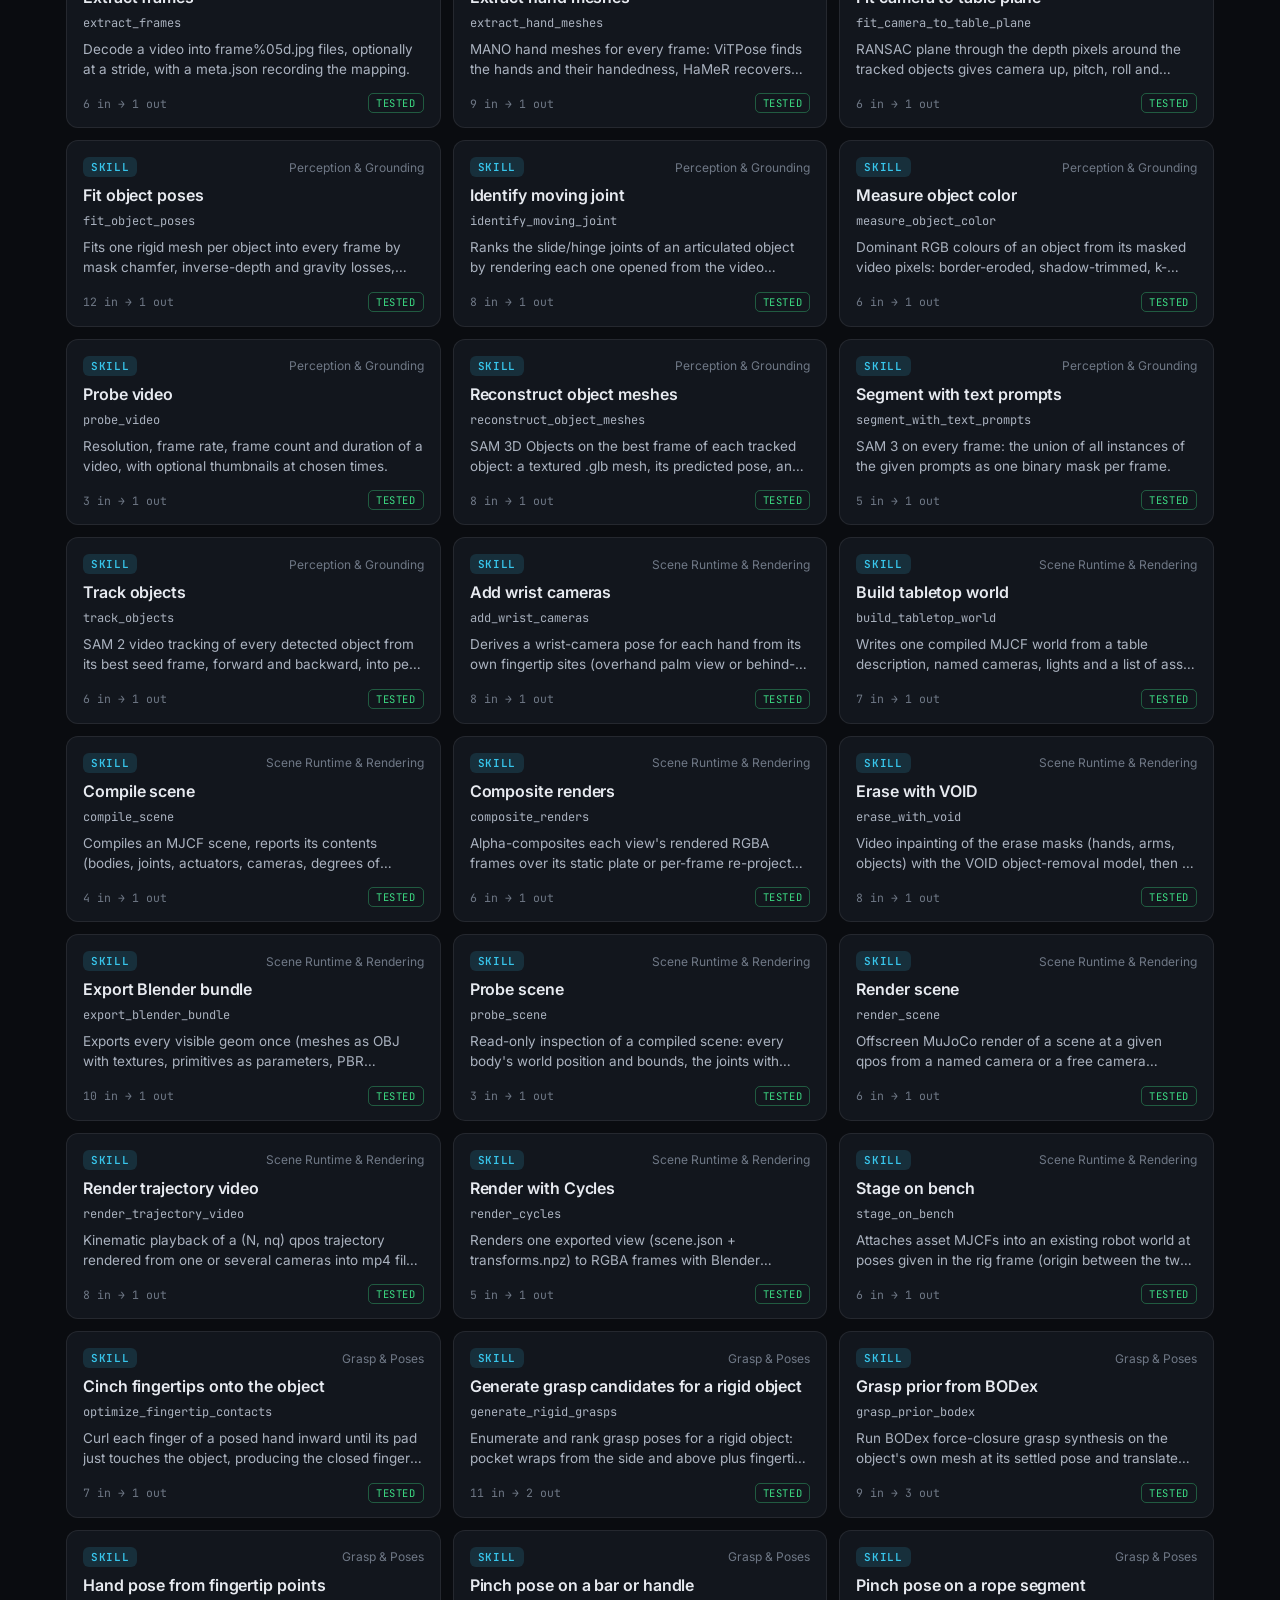
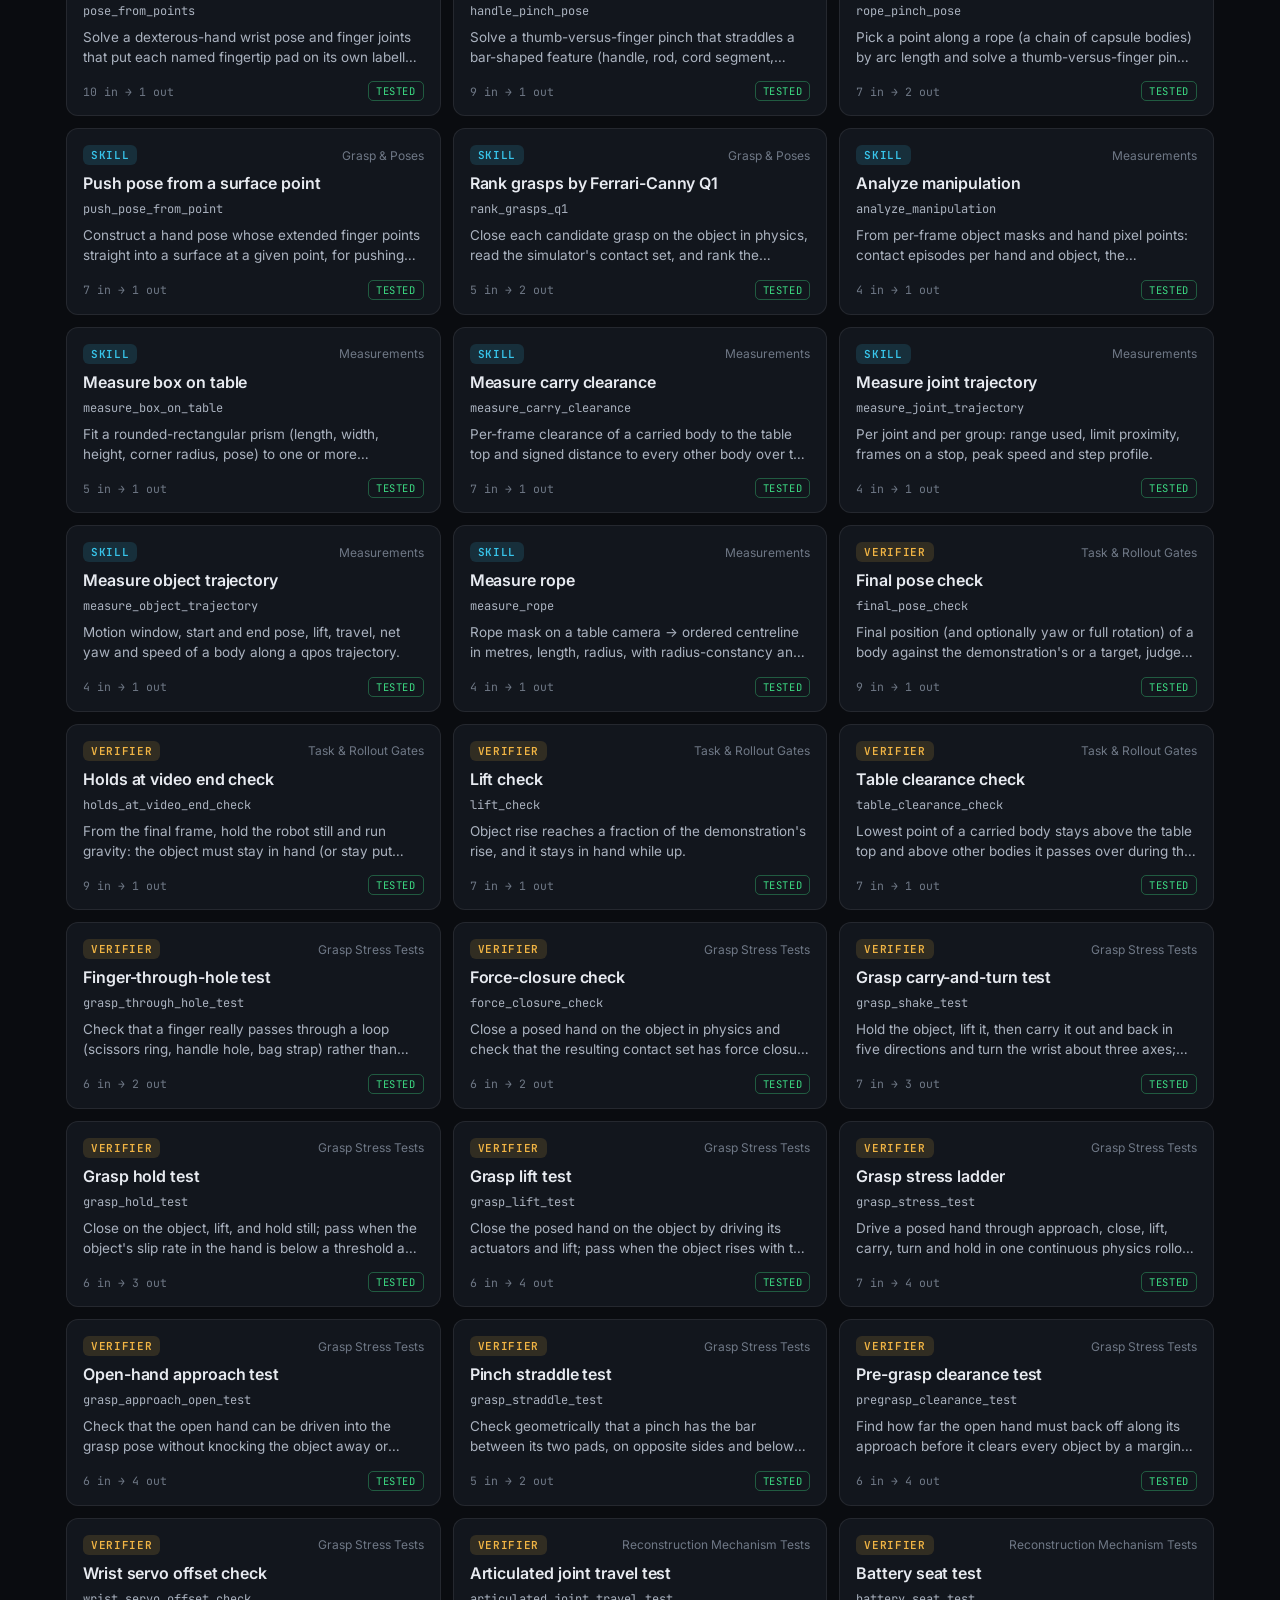
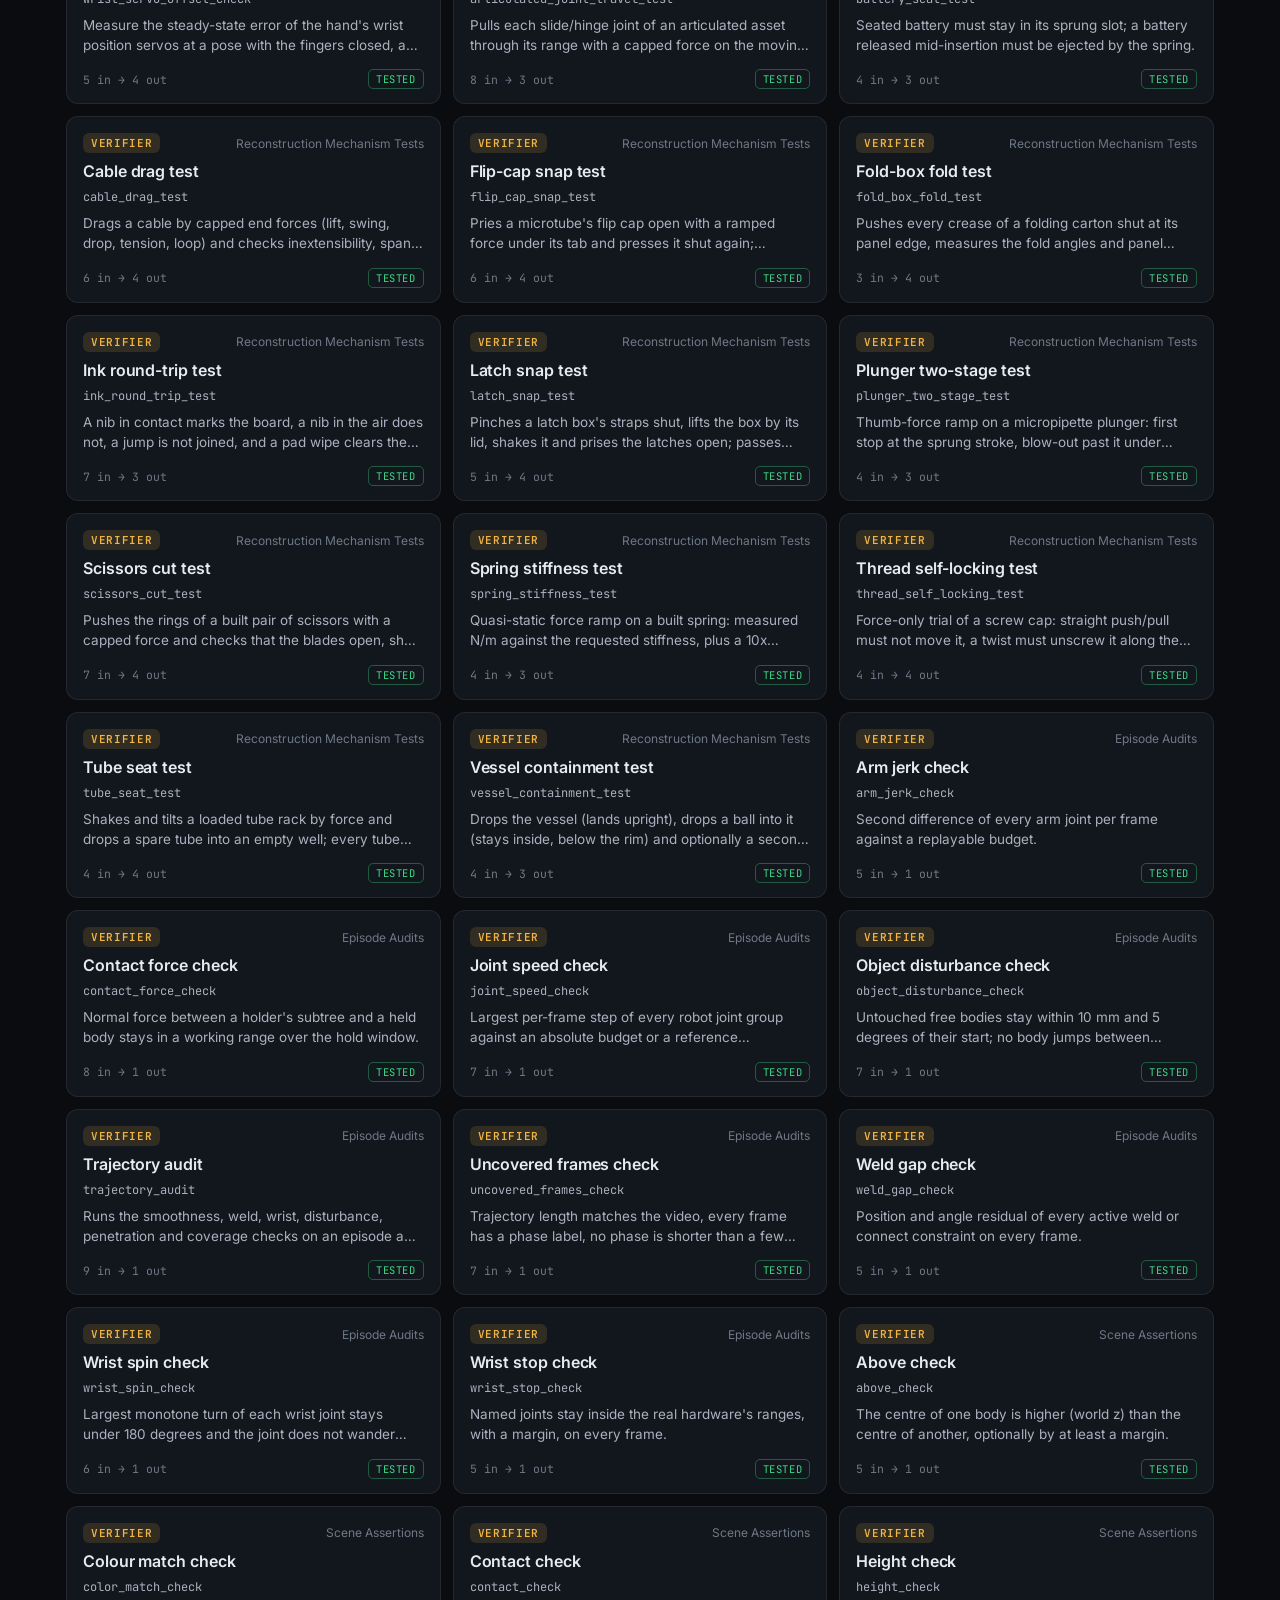
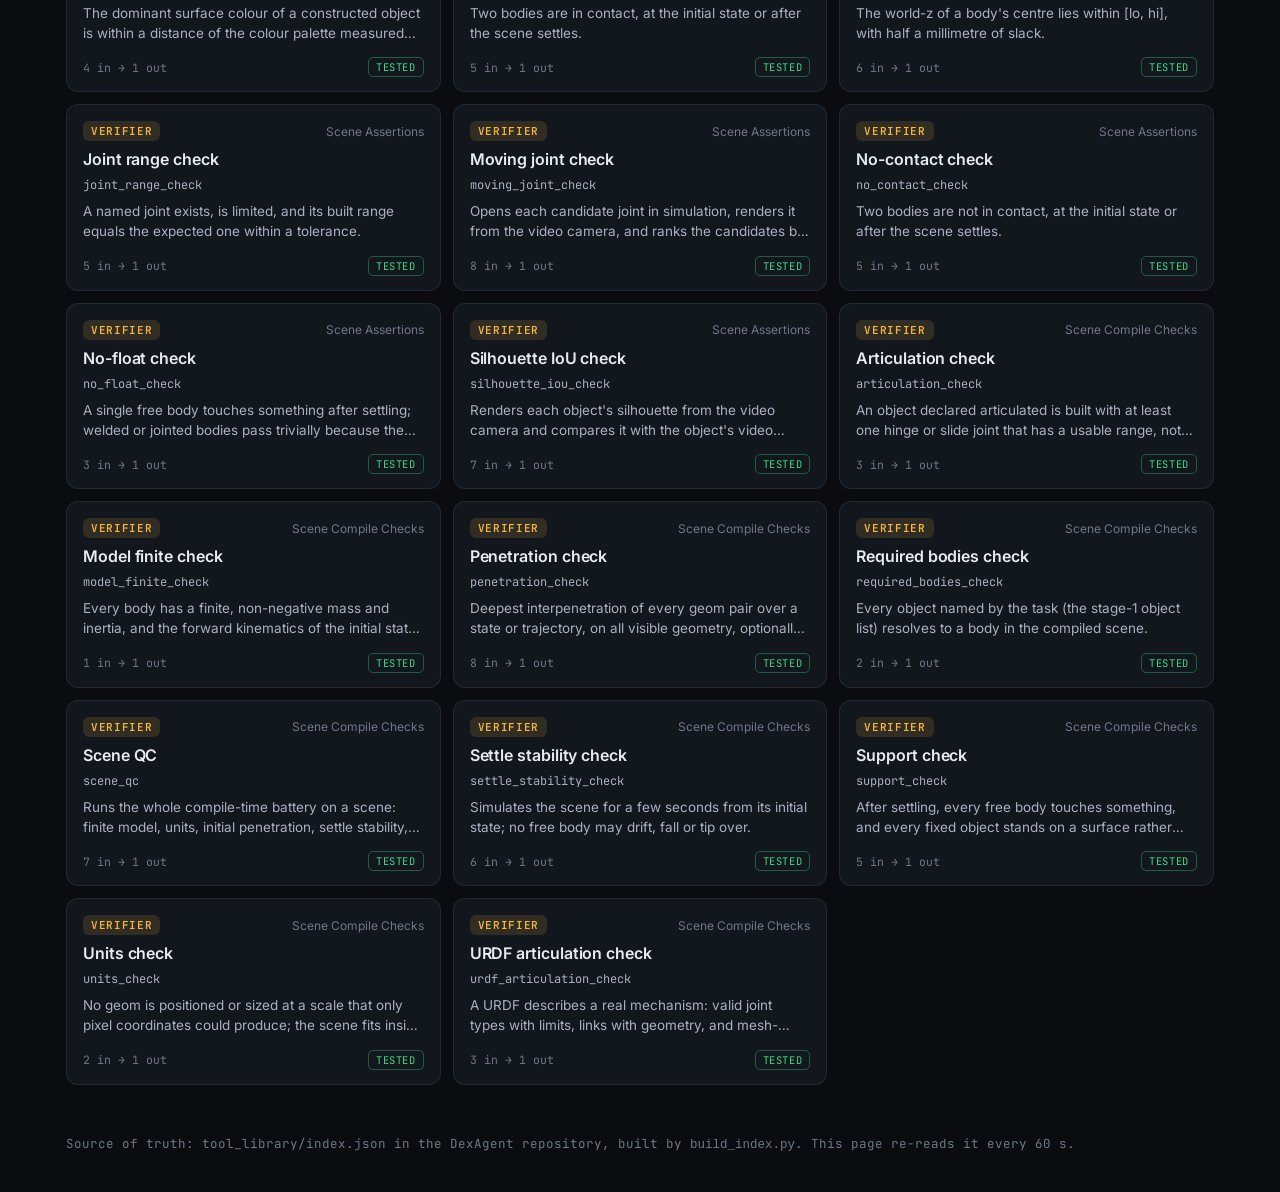
==== commit 37fd0c7f: "Library visualizer: no build timestamp, refreshed index Co-Authored-By: Claude Fable 5.1 <noreply@an" ====
--- a/library/index.html
+++ b/library/index.html
@@ -161,7 +161,7 @@
   skill: ['Trajectory & Execution','Object Reconstruction','Perception & Grounding','Scene Runtime & Rendering','Grasp & Poses','Measurements'],
   verifier: ['Task & Rollout Gates','Grasp Stress Tests','Reconstruction Mechanism Tests','Episode Audits','Scene Assertions','Scene Compile Checks']
 };
-const state = { tools: [], type: 'all', cat: null, q: '', source: '', generated: '' };
+const state = { tools: [], type: 'all', cat: null, q: '', source: '' };
 const $ = id => document.getElementById(id);
 const esc = s => String(s ?? '').replace(/[&<>"']/g, c => ({'&':'&amp;','<':'&lt;','>':'&gt;','"':'&quot;',"'":'&#39;'}[c]));
 
@@ -187,7 +187,6 @@
   })(t0);
 }
 
-function fmtDate(iso) { if (!iso) return ''; const d = new Date(iso); return isNaN(d) ? iso : d.toISOString().replace('T', ' ').slice(0, 16) + ' UTC'; }
 
 function render() {
   const tools = state.tools;
@@ -197,7 +196,7 @@
   const tested = type => tools.filter(t => t.type === type && t.status === 'tested').length;
   $('subSkills').textContent = `${tested('skill')} tested here · ${catsUsed('skill')} of ${CATS.skill.length} categories`;
   $('subVerifiers').textContent = `${tested('verifier')} tested here · ${catsUsed('verifier')} of ${CATS.verifier.length} categories`;
-  $('subTotal').textContent = state.generated ? `index built ${fmtDate(state.generated)}` : '';
+  $('subTotal').textContent = `${state.tools.filter(t => t.status === 'tested').length} tested here`;
   const st = $('status'); st.classList.toggle('live', state.source === 'live');
   const n = `${tools.length} tool${tools.length === 1 ? '' : 's'}`;
   $('statusText').textContent = state.source === 'live'
@@ -277,7 +276,7 @@
   if (!got) { if (first) { state.source = ''; render(); } return; }
   const sig = JSON.stringify(got.data.tools);
   if (first || sig !== load.sig || got.label !== state.source) {
-    load.sig = sig; state.tools = got.data.tools; state.source = got.label; state.generated = got.data.generated || '';
+    load.sig = sig; state.tools = got.data.tools; state.source = got.label;
     render();
     if (first && location.hash.length > 1) openTool(decodeURIComponent(location.hash.slice(1)));
   }
